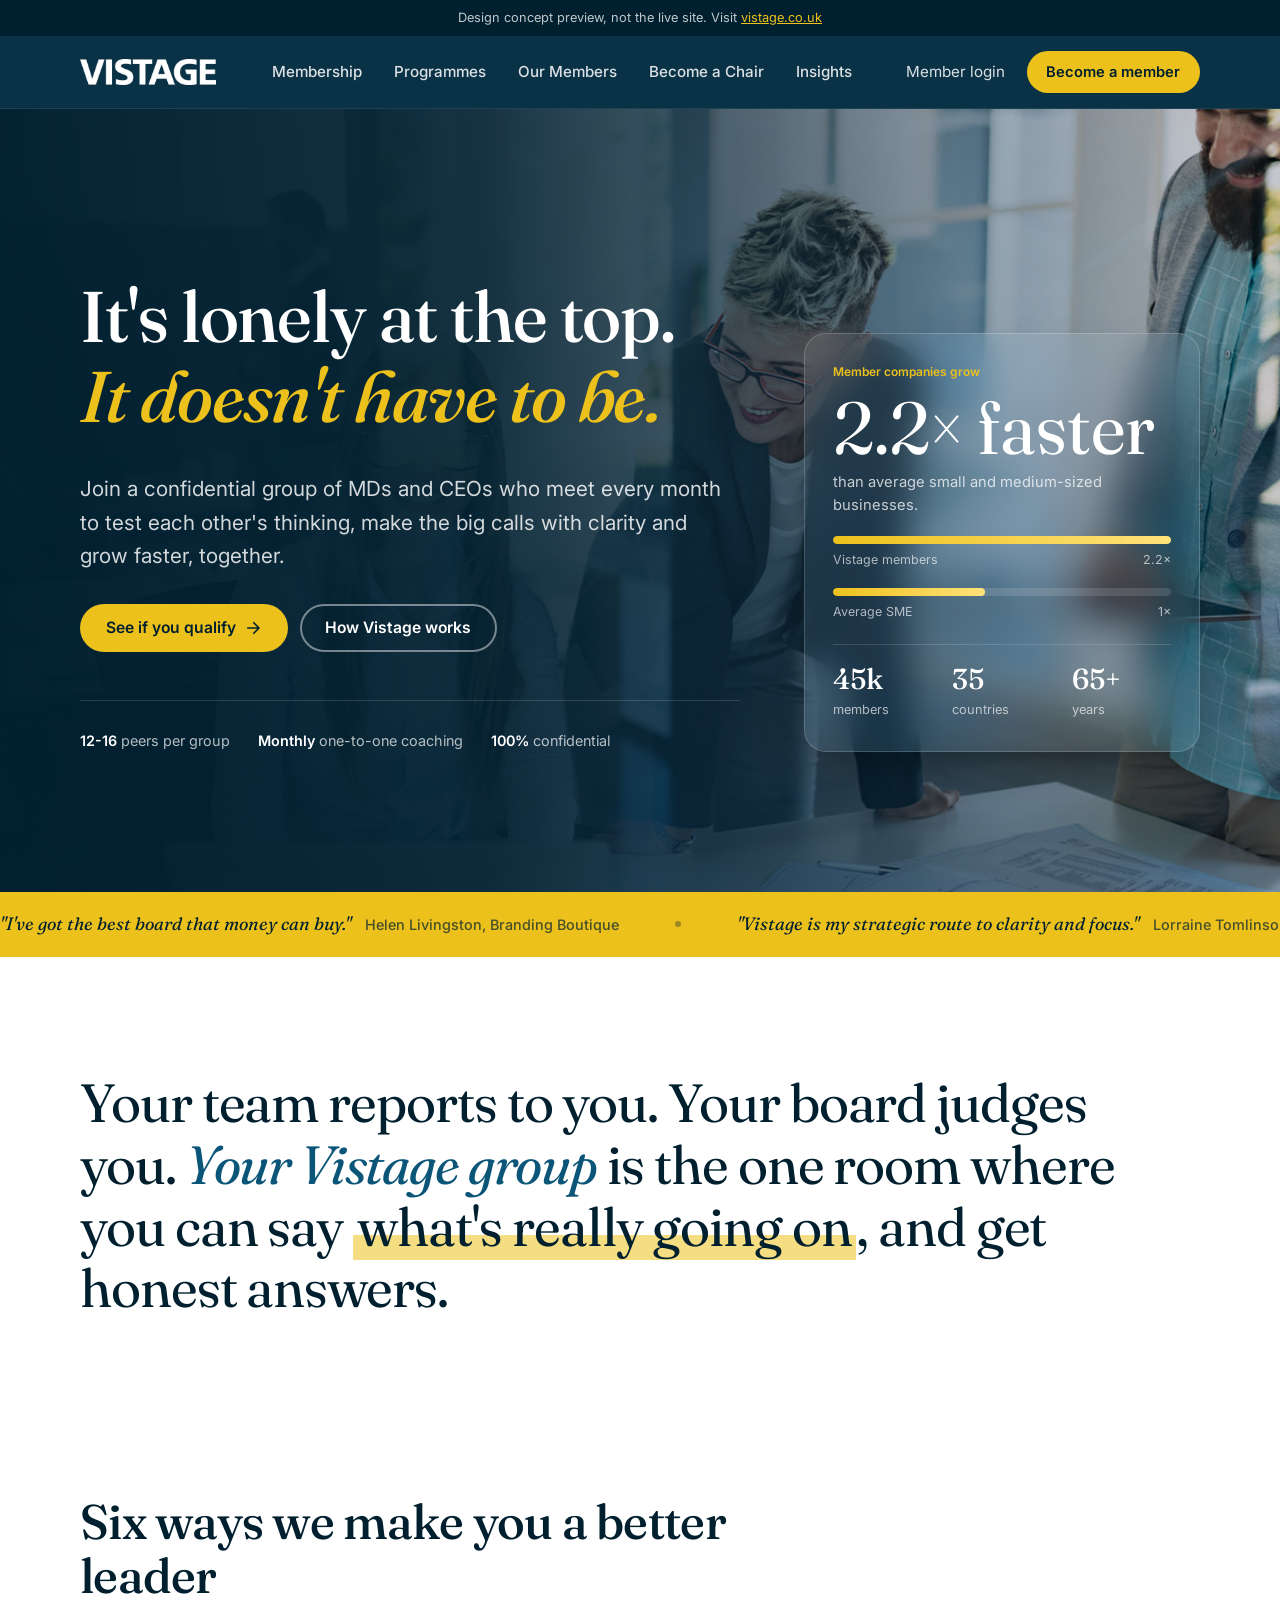
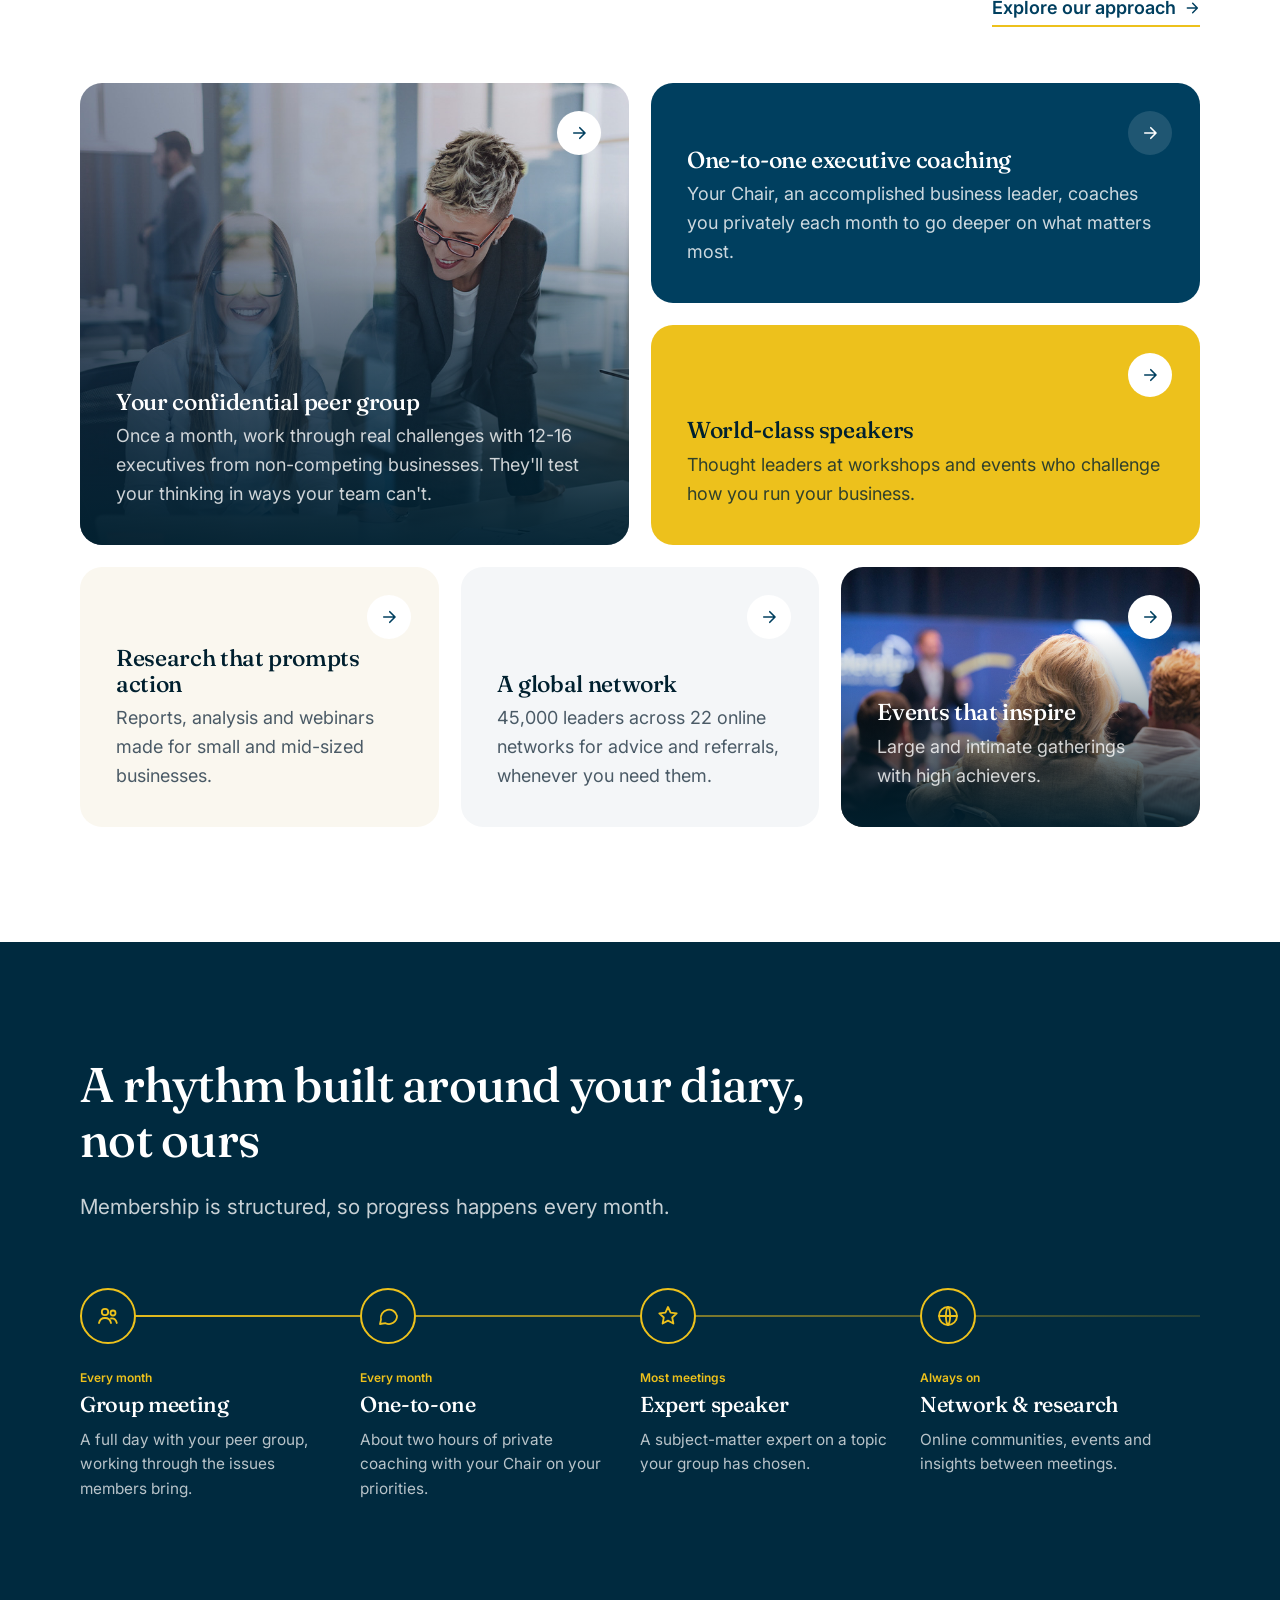
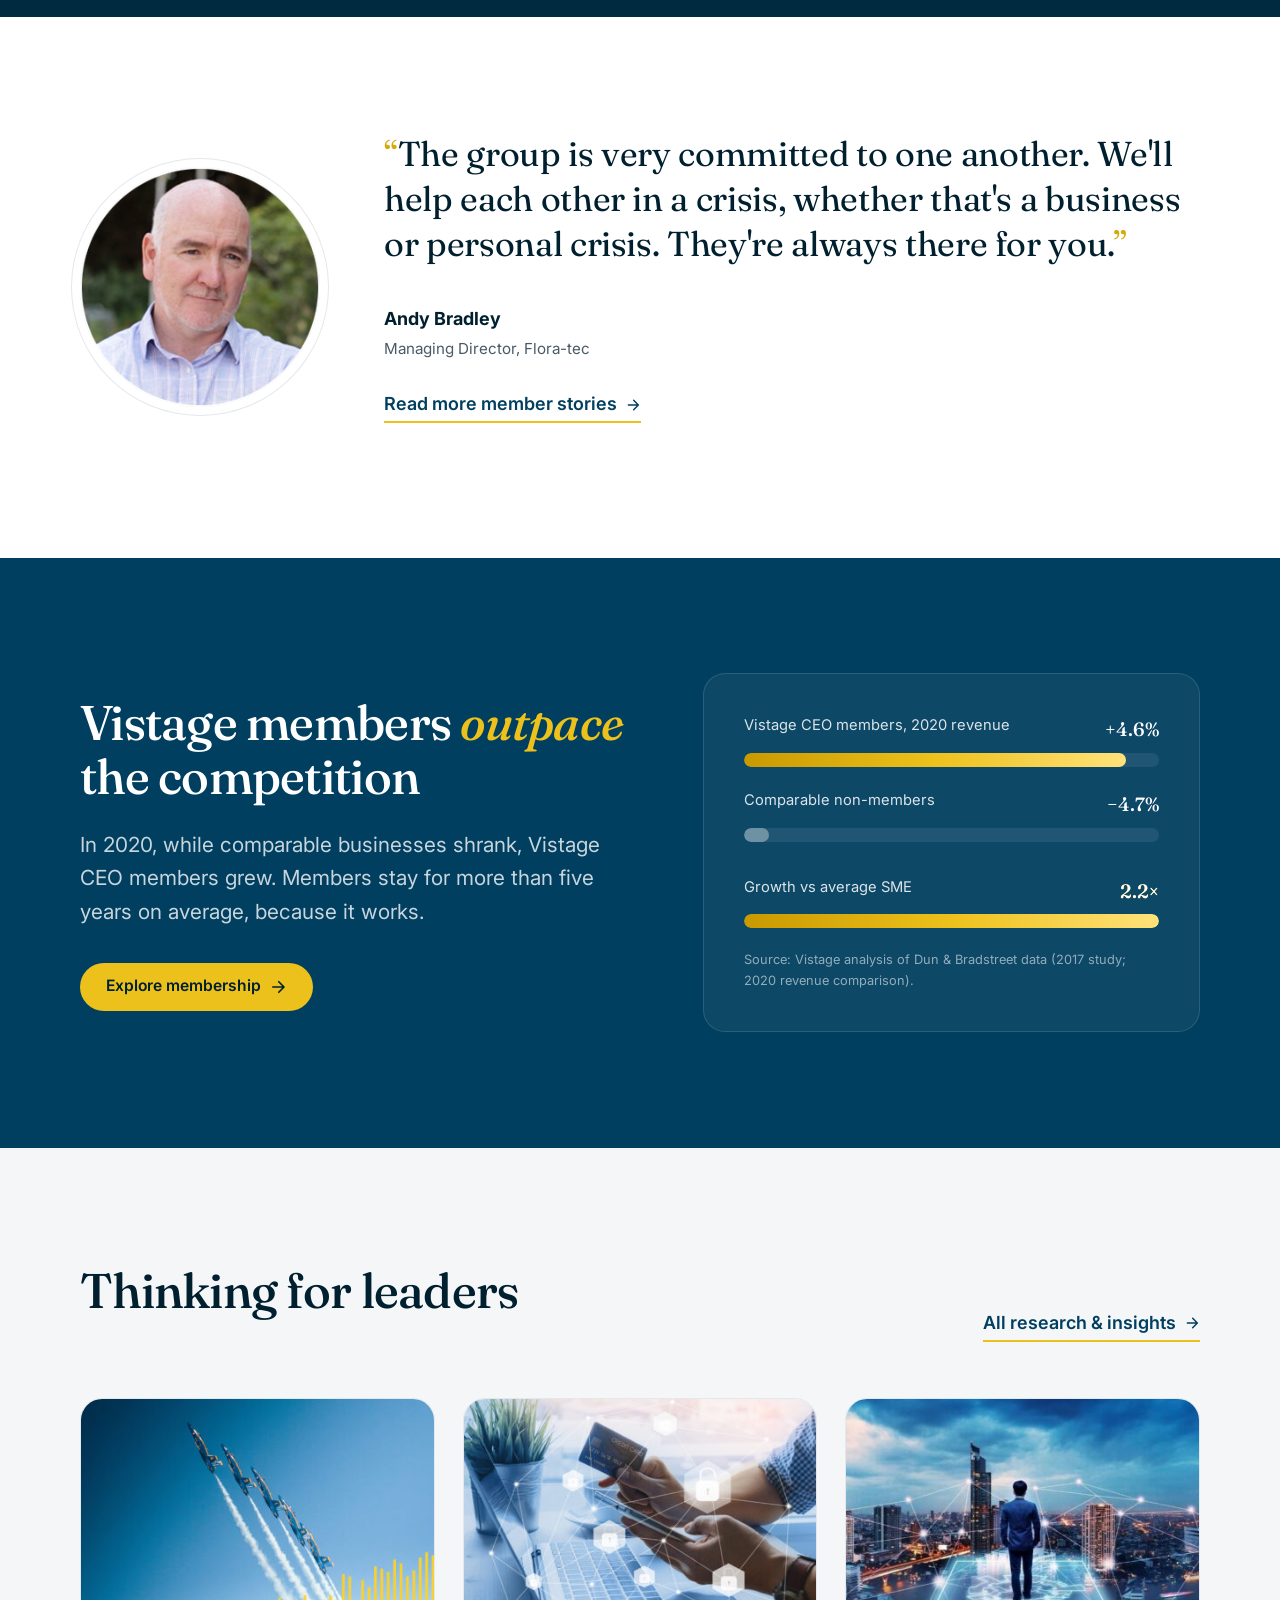
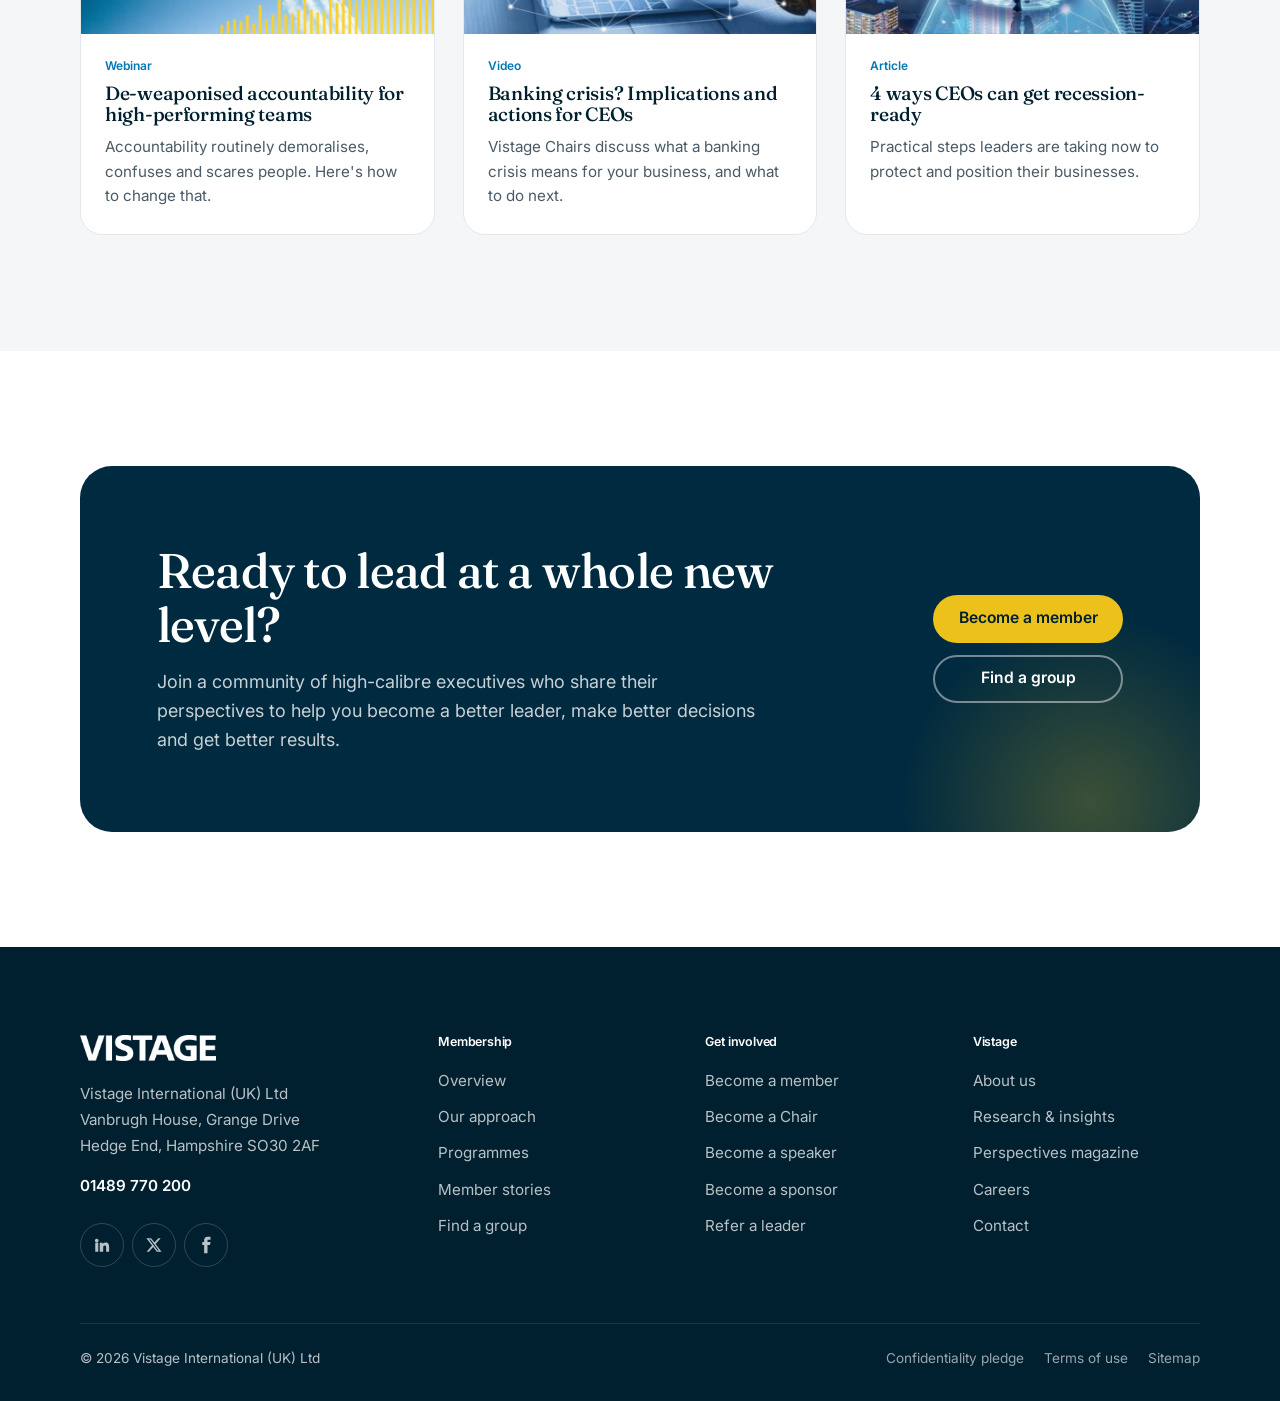
==== index.html @ 9b1d22ca "Vistage UK website refresh concept Responsive static redesign of vistage.co.uk keeping the current b" ====
<!doctype html>
<html lang="en-GB" class="no-js">
<head>
<meta charset="utf-8">
<meta name="viewport" content="width=device-width, initial-scale=1, viewport-fit=cover">
<!-- Design concept preview: keep out of search engines so it never competes with vistage.co.uk -->
<meta name="robots" content="noindex, nofollow, noarchive, nosnippet, noimageindex">
<meta name="googlebot" content="noindex, nofollow, noarchive, nosnippet, noimageindex">
<meta name="bingbot" content="noindex, nofollow, noarchive, nosnippet">
<title>Vistage UK | CEO Coaching & Peer Advisory Groups</title>
<meta name="description" content="Vistage is the world's largest CEO coaching and peer advisory organisation. Join confidential groups of MDs and CEOs who help each other make better decisions.">
<meta name="theme-color" content="#002a3f">
<link rel="icon" href="assets/img/icon.png" type="image/png">
<link rel="apple-touch-icon" href="assets/img/icon.png">
<link rel="preconnect" href="https://fonts.googleapis.com">
<link rel="preconnect" href="https://fonts.gstatic.com" crossorigin>
<link rel="stylesheet" href="https://fonts.googleapis.com/css2?family=Fraunces:ital,opsz,wght@0,9..144,400;0,9..144,500;1,9..144,400;1,9..144,500&family=Inter:wght@400;500;600&display=swap">
<link rel="stylesheet" href="assets/styles.css?v=740a5122">
<script defer src="assets/main.js?v=740a5122"></script>
</head>
<body>
<a class="skip" href="#main">Skip to content</a>
<div class="concept-bar">Design concept preview, not the live site. Visit <a href="https://vistage.co.uk/">vistage.co.uk</a></div>
<header class="site-header">
  <div class="wrap nav">
    <a class="brand" href="./" aria-label="Vistage home"><img src="assets/img/logo-white.png" alt="Vistage" width="136" height="26"></a>
    <button class="menu-toggle" aria-label="Open menu" aria-expanded="false" aria-controls="nav-panel"><span></span><span></span><span></span></button>
    <div class="nav-panel" id="nav-panel">
      <ul class="nav-links">
        <li><a href="membership.html">Membership</a></li>
        <li><a href="programmes.html">Programmes</a></li>
        <li><a href="members.html">Our Members</a></li>
        <li><a href="chair.html">Become a Chair</a></li>
        <li><a href="https://vistage.co.uk/research-centre">Insights</a></li>
      </ul>
      <div class="nav-cta">
        <a class="login" href="https://myvistage.com">Member login</a>
        <a class="btn btn-gold" href="https://vistage.co.uk/membership/member-application/">Become a member</a>
      </div>
    </div>
  </div>
</header>
<main id="main">
<section class="hero">
  <div class="hero-media"><img src="assets/img/hero.jpg" alt="" width="1440" height="737" fetchpriority="high"></div>
  <div class="wrap hero-grid">
    <div class="hero-inner">
      <h1 class="hero-in d1"><span class="line">It's lonely at the top.</span><span class="line"><em>It doesn't have to be.</em></span></h1>
      <p class="lead hero-in d2">Join a confidential group of MDs and CEOs who meet every month to test each other's thinking, make the big calls with clarity and grow faster, together.</p>
      <div class="hero-actions hero-in d3">
        <a class="btn btn-gold" href="https://vistage.co.uk/membership/member-application/">See if you qualify <svg viewBox="0 0 24 24" fill="none" stroke="currentColor" stroke-width="2.2" stroke-linecap="round" stroke-linejoin="round"><path d="M5 12h14M13 5l7 7-7 7"/></svg></a>
        <a class="btn btn-ghost" href="membership.html#approach">How Vistage works</a>
      </div>
      <div class="hero-proof hero-in d4">
        <span><strong>12-16</strong> peers per group</span>
        <span><strong>Monthly</strong> one-to-one coaching</span>
        <span><strong>100%</strong> confidential</span>
      </div>
    </div>
    <aside class="hero-card" aria-label="Vistage at a glance">
      <div class="k">Member companies grow</div>
      <div class="big">2.2&times; faster</div>
      <p>than average small and medium-sized businesses.</p>
      <div class="bar"><i style="width:100%"></i></div>
      <div class="legend"><span>Vistage members</span><span>2.2&times;</span></div>
      <div class="bar"><i style="width:45%"></i></div>
      <div class="legend"><span>Average SME</span><span>1&times;</span></div>
      <hr>
      <div class="row">
        <div><strong>45k</strong><span>members</span></div>
        <div><strong>35</strong><span>countries</span></div>
        <div><strong>65+</strong><span>years</span></div>
      </div>
    </aside>
  </div>
</section>

<div class="ticker" aria-label="What members say">
  <div class="ticker-track">
    <span class="ticker-item">"I've got the best board that money can buy." <b>Helen Livingston, Branding Boutique</b></span>
    <span class="ticker-item">"Vistage is my strategic route to clarity and focus." <b>Lorraine Tomlinson, John Laing Training</b></span>
    <span class="ticker-item">"The non-exec director in my business." <b>Derek Stewart, Strategic Asset Managers</b></span>
    <span class="ticker-item">"My group has become friends and trusted confidants." <b>Ashley Hayward, Kinnarps UK</b></span>
    <span class="ticker-item">"I now see myself as a leader." <b>Tom Higgins, Gold-i</b></span>
    <span class="ticker-item" aria-hidden="true">"I've got the best board that money can buy." <b>Helen Livingston, Branding Boutique</b></span>
    <span class="ticker-item" aria-hidden="true">"Vistage is my strategic route to clarity and focus." <b>Lorraine Tomlinson, John Laing Training</b></span>
    <span class="ticker-item" aria-hidden="true">"The non-exec director in my business." <b>Derek Stewart, Strategic Asset Managers</b></span>
    <span class="ticker-item" aria-hidden="true">"My group has become friends and trusted confidants." <b>Ashley Hayward, Kinnarps UK</b></span>
    <span class="ticker-item" aria-hidden="true">"I now see myself as a leader." <b>Tom Higgins, Gold-i</b></span>
  </div>
</div>

<section class="section">
  <div class="wrap">
    <p class="statement reveal">Your team reports to you. Your board judges you. <em>Your Vistage group</em> is the one room where you can say <span class="hl">what's really going on</span>, and get honest answers.</p>
  </div>
</section>

<section class="section" style="padding-top:0">
  <div class="wrap">
    <div class="split-head">
      <div class="section-head reveal">
        <h2>Six ways we make you a better leader</h2>
      </div>
      <a class="link-arrow reveal" href="membership.html#approach">Explore our approach <svg viewBox="0 0 24 24" fill="none" stroke="currentColor" stroke-width="2.2" stroke-linecap="round" stroke-linejoin="round"><path d="M5 12h14M13 5l7 7-7 7"/></svg></a>
    </div>
    <div class="bento">
      <a class="tile tile-photo span-3 row-2 reveal" href="membership.html#approach">
        <img src="assets/img/hero.jpg" alt="" loading="lazy">
        <span class="go"><svg viewBox="0 0 24 24" fill="none" stroke="currentColor" stroke-width="2.2" stroke-linecap="round" stroke-linejoin="round"><path d="M5 12h14M13 5l7 7-7 7"/></svg></span>
        <h3>Your confidential peer group</h3>
        <p>Once a month, work through real challenges with 12-16 executives from non-competing businesses. They'll test your thinking in ways your team can't.</p>
      </a>
      <a class="tile tile-navy span-3 reveal" href="membership.html#approach">
        <span class="go"><svg viewBox="0 0 24 24" fill="none" stroke="currentColor" stroke-width="2.2" stroke-linecap="round" stroke-linejoin="round"><path d="M5 12h14M13 5l7 7-7 7"/></svg></span>
        <h3>One-to-one executive coaching</h3>
        <p>Your Chair, an accomplished business leader, coaches you privately each month to go deeper on what matters most.</p>
      </a>
      <a class="tile tile-gold span-3 reveal" href="https://vistage.co.uk/membership/vistage-speakers/">
        <span class="go"><svg viewBox="0 0 24 24" fill="none" stroke="currentColor" stroke-width="2.2" stroke-linecap="round" stroke-linejoin="round"><path d="M5 12h14M13 5l7 7-7 7"/></svg></span>
        <h3>World-class speakers</h3>
        <p>Thought leaders at workshops and events who challenge how you run your business.</p>
      </a>
      <a class="tile tile-cream span-2 reveal" href="https://vistage.co.uk/research-centre">
        <span class="go"><svg viewBox="0 0 24 24" fill="none" stroke="currentColor" stroke-width="2.2" stroke-linecap="round" stroke-linejoin="round"><path d="M5 12h14M13 5l7 7-7 7"/></svg></span>
        <h3>Research that prompts action</h3>
        <p>Reports, analysis and webinars made for small and mid-sized businesses.</p>
      </a>
      <a class="tile span-2 reveal" href="membership.html#approach">
        <span class="go"><svg viewBox="0 0 24 24" fill="none" stroke="currentColor" stroke-width="2.2" stroke-linecap="round" stroke-linejoin="round"><path d="M5 12h14M13 5l7 7-7 7"/></svg></span>
        <h3>A global network</h3>
        <p>45,000 leaders across 22 online networks for advice and referrals, whenever you need them.</p>
      </a>
      <a class="tile tile-photo span-2 reveal" href="https://vistage.co.uk/membership/research-and-insights/" style="min-height:260px">
        <img src="assets/img/event.jpg" alt="" loading="lazy">
        <span class="go"><svg viewBox="0 0 24 24" fill="none" stroke="currentColor" stroke-width="2.2" stroke-linecap="round" stroke-linejoin="round"><path d="M5 12h14M13 5l7 7-7 7"/></svg></span>
        <h3>Events that inspire</h3>
        <p>Large and intimate gatherings with high achievers.</p>
      </a>
    </div>
  </div>
</section>

<section class="section section-navy" style="background:var(--navy-800)">
  <div class="wrap">
    <div class="section-head reveal">
      <h2>A rhythm built around your diary, not ours</h2>
      <p class="lead">Membership is structured, so progress happens every month.</p>
    </div>
    <div class="rhythm">
      <div class="beat reveal">
        <div class="dot"><svg viewBox="0 0 24 24" fill="none" stroke="currentColor" stroke-width="1.8" stroke-linecap="round" stroke-linejoin="round"><circle cx="9" cy="8" r="3.2"/><circle cx="17" cy="9" r="2.5"/><path d="M3 19c.6-3 3-5 6-5s5.4 2 6 5M15 14.5c2.6-.3 5 1.2 5.8 4.5"/></svg></div>
        <div><div class="when">Every month</div><h3>Group meeting</h3><p>A full day with your peer group, working through the issues members bring.</p></div>
      </div>
      <div class="beat reveal">
        <div class="dot"><svg viewBox="0 0 24 24" fill="none" stroke="currentColor" stroke-width="1.8" stroke-linecap="round" stroke-linejoin="round"><path d="M21 12a8 8 0 0 1-11.5 7.2L4 20l1-4.4A8 8 0 1 1 21 12z"/></svg></div>
        <div><div class="when">Every month</div><h3>One-to-one</h3><p>About two hours of private coaching with your Chair on your priorities.</p></div>
      </div>
      <div class="beat reveal">
        <div class="dot"><svg viewBox="0 0 24 24" fill="none" stroke="currentColor" stroke-width="1.8" stroke-linecap="round" stroke-linejoin="round"><path d="M12 3l2.6 5.6 6.1.7-4.5 4.2 1.2 6L12 16.6 6.6 19.5l1.2-6L3.3 9.3l6.1-.7z"/></svg></div>
        <div><div class="when">Most meetings</div><h3>Expert speaker</h3><p>A subject-matter expert on a topic your group has chosen.</p></div>
      </div>
      <div class="beat reveal">
        <div class="dot"><svg viewBox="0 0 24 24" fill="none" stroke="currentColor" stroke-width="1.8" stroke-linecap="round" stroke-linejoin="round"><circle cx="12" cy="12" r="9"/><path d="M3 12h18M12 3c2.8 3 2.8 15 0 18M12 3c-2.8 3-2.8 15 0 18"/></svg></div>
        <div><div class="when">Always on</div><h3>Network &amp; research</h3><p>Online communities, events and insights between meetings.</p></div>
      </div>
    </div>
  </div>
</section>

<section class="section">
  <div class="wrap quote-block reveal">
    <div class="portrait"><img src="assets/img/Andy-Bradley.png" alt="Andy Bradley" width="269" height="269" loading="lazy"></div>
    <div>
      <blockquote>
        <p>The group is very committed to one another. We'll help each other in a crisis, whether that's a business or personal crisis. They're always there for you.</p>
        <cite><strong>Andy Bradley</strong><span>Managing Director, Flora-tec</span></cite>
      </blockquote>
      <p style="margin-top:28px"><a class="link-arrow" href="members.html">Read more member stories <svg viewBox="0 0 24 24" fill="none" stroke="currentColor" stroke-width="2.2" stroke-linecap="round" stroke-linejoin="round"><path d="M5 12h14M13 5l7 7-7 7"/></svg></a></p>
    </div>
  </div>
</section>

<section class="section section-navy">
  <div class="wrap proof">
    <div class="reveal">
      <h2>Vistage members <em style="font-style:italic;color:var(--gold)">outpace</em> the competition</h2>
      <p class="lead">In 2020, while comparable businesses shrank, Vistage CEO members grew. Members stay for more than five years on average, because it works.</p>
      <a class="btn btn-gold" href="membership.html" style="margin-top:12px">Explore membership <svg viewBox="0 0 24 24" fill="none" stroke="currentColor" stroke-width="2.2" stroke-linecap="round" stroke-linejoin="round"><path d="M5 12h14M13 5l7 7-7 7"/></svg></a>
    </div>
    <div class="proof-chart reveal">
      <div class="row">
        <div class="lbl"><span>Vistage CEO members, 2020 revenue</span><strong>+4.6%</strong></div>
        <div class="track"><div class="fill gold" style="--w:92%"></div></div>
      </div>
      <div class="row">
        <div class="lbl"><span>Comparable non-members</span><strong>−4.7%</strong></div>
        <div class="track"><div class="fill grey" style="--w:6%"></div></div>
      </div>
      <div class="row" style="margin-top:34px">
        <div class="lbl"><span>Growth vs average SME</span><strong class="glow-num">2.2&times;</strong></div>
        <div class="track"><div class="fill gold" style="--w:100%"></div></div>
      </div>
      <small>Source: Vistage analysis of Dun &amp; Bradstreet data (2017 study; 2020 revenue comparison).</small>
    </div>
  </div>
</section>

<section class="section section-mist">
  <div class="wrap">
    <div class="split-head">
      <div class="section-head reveal">
        <h2>Thinking for leaders</h2>
      </div>
      <a class="link-arrow reveal" href="https://vistage.co.uk/research-centre">All research &amp; insights <svg viewBox="0 0 24 24" fill="none" stroke="currentColor" stroke-width="2.2" stroke-linecap="round" stroke-linejoin="round"><path d="M5 12h14M13 5l7 7-7 7"/></svg></a>
    </div>
    <div class="grid grid-3">
      <a class="insight reveal" href="https://vistage.co.uk/research-centre/business-leadership/strategic-communications/20230605-de-weaponized-accountability-high-performing-teams/">
        <div class="insight-img"><img src="assets/img/insight-1.jpg" alt="" loading="lazy" width="400" height="268"></div>
        <div class="insight-body"><span class="tag">Webinar</span><h3>De-weaponised accountability for high-performing teams</h3><p>Accountability routinely demoralises, confuses and scares people. Here's how to change that.</p></div>
      </a>
      <a class="insight reveal" href="https://vistage.co.uk/research-centre/category/business-financials/">
        <div class="insight-img"><img src="assets/img/insight-2.jpg" alt="" loading="lazy" width="400" height="268"></div>
        <div class="insight-body"><span class="tag">Video</span><h3>Banking crisis? Implications and actions for CEOs</h3><p>Vistage Chairs discuss what a banking crisis means for your business, and what to do next.</p></div>
      </a>
      <a class="insight reveal" href="https://vistage.co.uk/research-centre/business-financials/20230321-how-to-survive-a-recession/">
        <div class="insight-img"><img src="assets/img/insight-3.jpg" alt="" loading="lazy" width="400" height="268"></div>
        <div class="insight-body"><span class="tag">Article</span><h3>4 ways CEOs can get recession-ready</h3><p>Practical steps leaders are taking now to protect and position their businesses.</p></div>
      </a>
    </div>
  </div>
</section>

<section class="section">
  <div class="wrap">
    <div class="cta-band reveal">
      <div>
        <h2>Ready to lead at a whole new level?</h2>
        <p>Join a community of high-calibre executives who share their perspectives to help you become a better leader, make better decisions and get better results.</p>
      </div>
      <div class="actions">
        <a class="btn btn-gold" href="https://vistage.co.uk/membership/member-application/">Become a member</a>
        <a class="btn btn-ghost" href="https://vistage.co.uk/membership/vistage-group-locations/">Find a group</a>
      </div>
    </div>
  </div>
</section>

</main>
<footer class="site-footer">
  <div class="wrap">
    <div class="footer-grid">
      <div class="footer-brand">
        <img src="assets/img/logo-white.png" alt="Vistage" width="136" height="26" loading="lazy">
        <address>Vistage International (UK) Ltd<br>Vanbrugh House, Grange Drive<br>Hedge End, Hampshire SO30 2AF</address>
        <a class="phone" href="tel:+441489770200">01489 770 200</a>
        <div class="social">
          <a href="https://www.linkedin.com/company/vistage-uk" aria-label="LinkedIn"><svg viewBox="0 0 24 24"><path d="M4.98 3.5a2.5 2.5 0 1 1 0 5 2.5 2.5 0 0 1 0-5zM3 9h4v12H3zM9 9h3.8v1.7h.1c.5-1 1.8-2 3.8-2 4 0 4.8 2.7 4.8 6.1V21h-4v-5.4c0-1.3 0-3-1.8-3s-2.1 1.4-2.1 2.9V21H9z"/></svg></a>
          <a href="https://twitter.com/vistageuk" aria-label="X"><svg viewBox="0 0 24 24"><path d="M17.8 3h3.1l-6.8 7.7L22 21h-6.2l-4.9-6.4L5.3 21H2.2l7.2-8.3L1.8 3h6.4l4.4 5.8zm-1.1 16.2h1.7L7.4 4.7H5.6z"/></svg></a>
          <a href="https://www.facebook.com/Vistageuk" aria-label="Facebook"><svg viewBox="0 0 24 24"><path d="M14 8V6c0-.9.6-1 1-1h3V1h-4c-3.5 0-4.5 2.6-4.5 4.5V8H7v4h2.5v11H14V12h3.4l.6-4z"/></svg></a>
        </div>
      </div>
      <div>
        <h4>Membership</h4>
        <ul>
          <li><a href="membership.html">Overview</a></li>
          <li><a href="membership.html#approach">Our approach</a></li>
          <li><a href="programmes.html">Programmes</a></li>
          <li><a href="members.html">Member stories</a></li>
          <li><a href="https://vistage.co.uk/membership/vistage-group-locations/">Find a group</a></li>
        </ul>
      </div>
      <div>
        <h4>Get involved</h4>
        <ul>
          <li><a href="https://vistage.co.uk/membership/member-application/">Become a member</a></li>
          <li><a href="chair.html">Become a Chair</a></li>
          <li><a href="https://vistage.co.uk/membership/vistage-speakers/">Become a speaker</a></li>
          <li><a href="https://pages.vistage.co.uk/sponsorship">Become a sponsor</a></li>
          <li><a href="https://vistage.co.uk/refer-and-nominate/">Refer a leader</a></li>
        </ul>
      </div>
      <div>
        <h4>Vistage</h4>
        <ul>
          <li><a href="https://vistage.co.uk/about-vistage/">About us</a></li>
          <li><a href="https://vistage.co.uk/research-centre">Research &amp; insights</a></li>
          <li><a href="https://vistage.co.uk/membership/research-and-insights/perspectives-magazine/">Perspectives magazine</a></li>
          <li><a href="https://vistage.co.uk/about-vistage/vistage-careers/">Careers</a></li>
          <li><a href="https://vistage.co.uk/about-vistage/contact-us/">Contact</a></li>
        </ul>
      </div>
    </div>
    <div class="footer-bottom">
      <span>&copy; <span id="year">2026</span> Vistage International (UK) Ltd</span>
      <ul>
        <li><a href="https://vistage.co.uk/about-vistage/confidentiality-pledge/">Confidentiality pledge</a></li>
        <li><a href="https://vistage.co.uk/about-vistage/terms-of-use/">Terms of use</a></li>
        <li><a href="https://vistage.co.uk/sitemap/">Sitemap</a></li>
      </ul>
    </div>
  </div>
</footer>
</body>
</html>
---- assets/styles.css ----
/* Vistage UK design refresh concept */
:root {
  --navy-900: #00202f;
  --navy-800: #002a3f;
  --navy: #003f5f;
  --navy-600: #0b5578;
  --blue: #0079b6;
  --gold: #edc11c;
  --gold-600: #d4a90a;
  --ink: #14212b;
  --ink-soft: #4a5a66;
  --line: #e3e8ec;
  --paper: #ffffff;
  --mist: #f4f6f8;
  --cream: #faf7ef;

  --serif: "Fraunces", Georgia, "Times New Roman", serif;
  --sans: "Inter", system-ui, -apple-system, "Segoe UI", Roboto, sans-serif;

  --radius: 14px;
  --radius-lg: 22px;
  --shadow: 0 1px 2px rgba(0, 32, 47, .06), 0 8px 28px rgba(0, 32, 47, .08);
  --wrap: 1200px;
  --gutter: clamp(16px, 4vw, 40px);
  --section: clamp(64px, 9vw, 128px);
}

*, *::before, *::after { box-sizing: border-box; }
html { -webkit-text-size-adjust: 100%; scroll-behavior: smooth; overflow-x: clip; }
@media (prefers-reduced-motion: reduce) { html { scroll-behavior: auto; } *, *::before, *::after { animation: none !important; transition: none !important; } .hero-in, .hero-card { opacity: 1 !important; transform: none !important; } }
body {
  margin: 0;
  font-family: var(--sans);
  font-size: clamp(16px, 1.05vw + 12px, 18px);
  line-height: 1.6;
  color: var(--ink);
  background: var(--paper);
  -webkit-font-smoothing: antialiased;
  text-rendering: optimizeLegibility;
  overflow-x: hidden;
}
img { max-width: 100%; height: auto; display: block; }
a { color: inherit; }
h1, h2, h3, h4 { font-family: var(--serif); font-weight: 500; line-height: 1.12; letter-spacing: -.015em; margin: 0 0 .5em; color: var(--navy-900); }
h1 { font-size: clamp(2.4rem, 5.6vw, 4.6rem); }
h2 { font-size: clamp(1.9rem, 3.8vw, 3.1rem); }
h3 { font-size: clamp(1.25rem, 1.8vw, 1.55rem); }
p { margin: 0 0 1.1em; }
.wrap { width: 100%; max-width: var(--wrap); margin: 0 auto; padding: 0 var(--gutter); }
.skip { position: absolute; left: -999px; top: 8px; background: var(--gold); color: var(--navy-900); padding: 10px 16px; border-radius: 8px; z-index: 100; font-weight: 600; }
.skip:focus { left: 8px; }
:focus-visible { outline: 3px solid var(--gold); outline-offset: 3px; border-radius: 4px; }

.eyebrow { display: inline-flex; align-items: center; gap: .6em; font-family: var(--sans); font-size: .78rem; font-weight: 600; color: var(--blue); margin-bottom: 1.1rem; }
.eyebrow::before { content: ""; width: 28px; height: 2px; background: var(--gold); }
.lead { font-size: clamp(1.08rem, 1.3vw + .6rem, 1.3rem); color: var(--ink-soft); max-width: 40em; }
.muted { color: var(--ink-soft); }

/* Buttons */
.btn { display: inline-flex; align-items: center; justify-content: center; gap: .55em; min-height: 48px; padding: .8em 1.5em; border-radius: 999px; font: 600 .98rem/1.2 var(--sans); text-decoration: none; border: 2px solid transparent; cursor: pointer; transition: transform .18s ease, background-color .18s ease, color .18s ease, border-color .18s ease; white-space: nowrap; }
.btn:hover { transform: translateY(-1px); }
.btn svg { width: 18px; height: 18px; transition: transform .18s ease; }
.btn:hover svg { transform: translateX(3px); }
.btn-gold { background: var(--gold); color: var(--navy-900); }
.btn-gold:hover { background: #f5cf38; }
.btn-navy { background: var(--navy); color: #fff; }
.btn-navy:hover { background: var(--navy-600); }
.btn-ghost { border-color: rgba(255,255,255,.45); color: #fff; }
.btn-ghost:hover { border-color: #fff; background: rgba(255,255,255,.08); }
.btn-outline { border-color: var(--navy); color: var(--navy); }
.btn-outline:hover { background: var(--navy); color: #fff; }
.link-arrow { display: inline-flex; align-items: center; gap: .45em; font-weight: 600; color: var(--navy); text-decoration: none; border-bottom: 2px solid var(--gold); padding-bottom: 2px; }
.link-arrow:hover { color: var(--blue); }
.link-arrow svg { width: 16px; height: 16px; transition: transform .18s; }
.link-arrow:hover svg { transform: translateX(3px); }

/* Concept notice */
.concept-bar { background: var(--navy-900); color: rgba(255,255,255,.75); font-size: .8rem; text-align: center; padding: 8px var(--gutter); }
.concept-bar a { color: var(--gold); }

/* Header */
.site-header { position: sticky; top: 0; z-index: 50; background: rgba(0, 42, 63, .96); backdrop-filter: saturate(140%) blur(10px); -webkit-backdrop-filter: saturate(140%) blur(10px); border-bottom: 1px solid rgba(255,255,255,.08); }
.nav { display: flex; align-items: center; justify-content: space-between; gap: 24px; height: 72px; }
.brand img { height: 26px; width: auto; }
.nav-links { display: flex; align-items: center; gap: 4px; list-style: none; margin: 0; padding: 0; }
.nav-links a { display: block; padding: 10px 14px; color: rgba(255,255,255,.85); text-decoration: none; font-size: .95rem; font-weight: 500; border-radius: 8px; }
.nav-links a:hover, .nav-links a[aria-current="page"] { color: #fff; background: rgba(255,255,255,.08); }
.nav-links a[aria-current="page"] { box-shadow: inset 0 -2px 0 var(--gold); border-radius: 8px 8px 0 0; }
.nav-cta { display: flex; align-items: center; gap: 10px; }
.nav-cta .login { color: rgba(255,255,255,.85); text-decoration: none; font-size: .95rem; padding: 10px 12px; }
.nav-cta .login:hover { color: #fff; }
.nav-cta .btn { min-height: 42px; padding: .6em 1.2em; font-size: .92rem; }
.menu-toggle { display: none; background: none; border: 0; color: #fff; width: 48px; height: 48px; margin-right: -10px; cursor: pointer; border-radius: 10px; }
.menu-toggle span { display: block; width: 22px; height: 2px; background: currentColor; margin: 5px auto; transition: transform .25s, opacity .25s; }
.menu-open .menu-toggle span:nth-child(1) { transform: translateY(7px) rotate(45deg); }
.menu-open .menu-toggle span:nth-child(2) { opacity: 0; }
.menu-open .menu-toggle span:nth-child(3) { transform: translateY(-7px) rotate(-45deg); }

@media (max-width: 980px) {
  .menu-toggle { display: block; }
  .site-header { backdrop-filter: none; -webkit-backdrop-filter: none; background: var(--navy-800); }
  .nav-panel { position: fixed; top: var(--panel-top, 72px); left: 0; right: 0; bottom: 0; background: var(--navy-800); padding: 24px var(--gutter) calc(32px + env(safe-area-inset-bottom)); display: flex; flex-direction: column; gap: 24px; overflow-y: auto; opacity: 0; transform: translateY(-12px); visibility: hidden; pointer-events: none; transition: opacity .25s ease, transform .25s ease, visibility .25s; }
  .menu-open .nav-panel { opacity: 1; transform: none; visibility: visible; pointer-events: auto; }
  .nav-links { flex-direction: column; align-items: stretch; gap: 0; }
  .nav-links a { font-family: var(--serif); font-size: 1.6rem; padding: 16px 0; border-bottom: 1px solid rgba(255,255,255,.1); border-radius: 0; }
  .nav-links a[aria-current="page"] { box-shadow: none; background: none; color: var(--gold); }
  .nav-cta { flex-direction: column; align-items: stretch; }
  .nav-cta .btn { min-height: 52px; font-size: 1rem; }
  .nav-cta .login { text-align: center; }
  body.menu-open { overflow: hidden; }
}
@media (min-width: 981px) { .nav-panel { display: flex; align-items: center; gap: 28px; } }

/* Hero */
.hero { position: relative; color: #fff; background: var(--navy-800); isolation: isolate; overflow: hidden; }
.hero-media { position: absolute; inset: 0; z-index: -2; }
.hero-media img { width: 100%; height: 100%; object-fit: cover; object-position: 65% center; }
.hero::before { content: ""; position: absolute; inset: 0; z-index: -1; background: linear-gradient(90deg, rgba(0,32,47,.96) 0%, rgba(0,32,47,.85) 38%, rgba(0,42,63,.35) 75%, rgba(0,42,63,.15) 100%); }
.hero-inner { padding: clamp(80px, 13vw, 170px) 0 clamp(72px, 11vw, 140px); max-width: 700px; }
.hero h1 { color: #fff; }
.hero h1 em { font-style: italic; color: var(--gold); }
.hero .lead { color: rgba(255,255,255,.82); }
.hero-actions { display: flex; flex-wrap: wrap; gap: 12px; margin-top: 2rem; }
.hero-proof { display: flex; flex-wrap: wrap; gap: 10px 28px; margin-top: 3rem; padding-top: 1.75rem; border-top: 1px solid rgba(255,255,255,.15); font-size: .9rem; color: rgba(255,255,255,.7); }
.hero-proof strong { color: #fff; font-weight: 600; }
@media (max-width: 720px) {
  .hero::before { background: linear-gradient(180deg, rgba(0,32,47,.7) 0%, rgba(0,32,47,.9) 55%, rgba(0,32,47,.97) 100%); }
  .hero-actions .btn { flex: 1 1 100%; }
}

.page-hero { background: var(--navy-800); color: #fff; position: relative; overflow: hidden; }
.page-hero::after { content: ""; position: absolute; right: -120px; top: -120px; width: 420px; height: 420px; border-radius: 50%; border: 60px solid rgba(237,193,28,.08); pointer-events: none; }
.page-hero .wrap { padding-top: clamp(64px, 9vw, 120px); padding-bottom: clamp(56px, 8vw, 100px); position: relative; z-index: 1; }
.page-hero h1 { color: #fff; max-width: 14em; }
.page-hero h1 em { font-style: italic; color: var(--gold); }
.page-hero .lead { color: rgba(255,255,255,.8); }
.page-hero .eyebrow { color: var(--gold); }
.subnav { background: #fff; border-bottom: 1px solid var(--line); position: sticky; top: 72px; z-index: 40; }
.subnav ul { display: flex; gap: 4px; list-style: none; margin: 0; padding: 0; overflow-x: auto; scrollbar-width: none; -webkit-overflow-scrolling: touch; }
.subnav ul::-webkit-scrollbar { display: none; }
.subnav a { display: block; white-space: nowrap; padding: 16px 14px; font-size: .92rem; font-weight: 500; color: var(--ink-soft); text-decoration: none; border-bottom: 2px solid transparent; }
.subnav a:hover { color: var(--navy); border-color: var(--gold); }

/* Sections */
.section { padding: var(--section) 0; }
.section-mist { background: var(--mist); }
.section-cream { background: var(--cream); }
.section-navy { background: var(--navy); color: #fff; }
.section-navy h2, .section-navy h3 { color: #fff; }
.section-navy .lead, .section-navy .muted { color: rgba(255,255,255,.78); }
.section-navy .eyebrow { color: var(--gold); }
.section-head { max-width: 760px; margin-bottom: clamp(40px, 5vw, 64px); }
.section-head.center { margin-left: auto; margin-right: auto; text-align: center; }
.section-head.center .eyebrow { justify-content: center; }
.section-head .lead { margin-bottom: 0; }
.split-head { display: flex; flex-wrap: wrap; align-items: flex-end; justify-content: space-between; gap: 24px; margin-bottom: clamp(36px, 5vw, 56px); }
.split-head .section-head { margin-bottom: 0; }

.grid { display: grid; gap: clamp(16px, 2.4vw, 28px); }
.grid-2 { grid-template-columns: repeat(auto-fit, minmax(min(100%, 420px), 1fr)); }
.grid-3 { grid-template-columns: repeat(auto-fit, minmax(min(100%, 300px), 1fr)); }
.grid-4 { grid-template-columns: repeat(auto-fit, minmax(min(100%, 230px), 1fr)); }

/* Intro / manifesto */
.intro { display: grid; grid-template-columns: 1fr 1.15fr; gap: clamp(32px, 6vw, 96px); align-items: start; }
.intro h2 em { font-style: italic; color: var(--navy-600); }
.intro-list { list-style: none; padding: 0; margin: 0; display: grid; gap: 0; }
.intro-list li { display: grid; grid-template-columns: 44px 1fr; gap: 16px; padding: 22px 0; border-top: 1px solid var(--line); }
.intro-list li:last-child { border-bottom: 1px solid var(--line); }
.intro-list .n { font-family: var(--serif); font-size: 1.1rem; color: var(--gold-600); padding-top: 2px; }
.intro-list p { margin: 0; color: var(--ink-soft); }
.intro-list strong { display: block; color: var(--navy-900); font-weight: 600; margin-bottom: 2px; }
@media (max-width: 860px) { .intro { grid-template-columns: 1fr; } }

/* Cards */
.card { background: #fff; border: 1px solid var(--line); border-radius: var(--radius-lg); padding: clamp(24px, 3vw, 36px); display: flex; flex-direction: column; transition: transform .2s ease, box-shadow .2s ease, border-color .2s ease; }
.card:hover { transform: translateY(-3px); box-shadow: var(--shadow); border-color: transparent; }
.card h3 { margin-bottom: .45em; }
.card p { color: var(--ink-soft); flex: 1; }
.card .link-arrow { align-self: flex-start; margin-top: 8px; }
.card-icon { width: 52px; height: 52px; border-radius: 14px; background: var(--cream); color: var(--navy); display: grid; place-items: center; margin-bottom: 22px; }
.card-icon svg { width: 26px; height: 26px; }
a.card { text-decoration: none; color: inherit; }
.card .tag { font-size: .75rem; font-weight: 600; color: var(--blue); margin-bottom: 10px; }

/* Stats */
.stats { display: grid; grid-template-columns: repeat(4, 1fr); gap: 0; border-top: 1px solid rgba(255,255,255,.15); }
.stat { padding: 32px 24px 8px 0; }
.stat + .stat { padding-left: 24px; border-left: 1px solid rgba(255,255,255,.15); }
.stat-num { font-family: var(--serif); font-size: clamp(2.6rem, 5vw, 4.2rem); line-height: 1; color: var(--gold); letter-spacing: -.02em; font-variant-numeric: tabular-nums; }
.stat-label { margin-top: 12px; font-weight: 600; color: #fff; }
.stat-desc { margin-top: 4px; font-size: .92rem; color: rgba(255,255,255,.68); }
.section-light .stats { border-color: var(--line); }
@media (max-width: 860px) {
  .stats { grid-template-columns: 1fr 1fr; }
  .stat:nth-child(3) { padding-left: 0; border-left: 0; }
  .stat:nth-child(n+3) { border-top: 1px solid rgba(255,255,255,.15); }
}
@media (max-width: 420px) {
  .stat, .stat + .stat { padding: 24px 12px 8px 0; }
  .stat:nth-child(even) { padding-left: 16px; }
}

/* Testimonial */
.quote-block { display: grid; grid-template-columns: auto 1fr; gap: clamp(28px, 5vw, 72px); align-items: center; }
.quote-block .portrait { width: clamp(140px, 20vw, 240px); aspect-ratio: 1; border-radius: 50%; overflow: hidden; box-shadow: 0 0 0 8px #fff, 0 0 0 9px var(--line); }
.quote-block .portrait img { width: 100%; height: 100%; object-fit: cover; }
blockquote { margin: 0; }
.quote-block blockquote p { font-family: var(--serif); font-size: clamp(1.45rem, 2.7vw, 2.3rem); line-height: 1.3; color: var(--navy-900); letter-spacing: -.01em; }
.quote-block blockquote p::before { content: "\201C"; color: var(--gold-600); }
.quote-block blockquote p::after { content: "\201D"; color: var(--gold-600); }
.quote-block cite { font-style: normal; display: block; }
.quote-block cite strong { display: block; color: var(--navy-900); }
.quote-block cite span { color: var(--ink-soft); font-size: .95rem; }
@media (max-width: 720px) { .quote-block { grid-template-columns: 1fr; text-align: center; } .quote-block .portrait { margin: 0 auto; } }

.quote-card { background: #fff; border-radius: var(--radius-lg); padding: clamp(24px, 3vw, 36px); border: 1px solid var(--line); display: flex; flex-direction: column; gap: 20px; }
.quote-card p { font-family: var(--serif); font-size: 1.2rem; line-height: 1.45; color: var(--navy-900); margin: 0; flex: 1; }
.quote-card .who { display: flex; align-items: center; gap: 14px; }
.quote-card .who img { width: 52px; height: 52px; border-radius: 50%; object-fit: cover; }
.quote-card .who .initials { width: 52px; height: 52px; border-radius: 50%; background: var(--navy); color: var(--gold); display: grid; place-items: center; font-weight: 600; font-size: .95rem; flex: none; }
.quote-card .who strong { display: block; font-size: .98rem; color: var(--navy-900); }
.quote-card .who span { font-size: .88rem; color: var(--ink-soft); }

/* Insights */
.insight { display: flex; flex-direction: column; text-decoration: none; color: inherit; border-radius: var(--radius-lg); overflow: hidden; background: #fff; border: 1px solid var(--line); transition: transform .2s, box-shadow .2s; }
.insight:hover { transform: translateY(-3px); box-shadow: var(--shadow); }
.insight-img { aspect-ratio: 3 / 2; overflow: hidden; background: var(--mist); }
.insight-img img { width: 100%; height: 100%; object-fit: cover; transition: transform .5s ease; }
.insight:hover .insight-img img { transform: scale(1.04); }
.insight-body { padding: 22px 24px 26px; display: flex; flex-direction: column; flex: 1; }
.insight-body .tag { font-size: .75rem; font-weight: 600; color: var(--blue); margin-bottom: 8px; }
.insight-body h3 { font-size: 1.2rem; margin-bottom: .5em; }
.insight-body p { font-size: .95rem; color: var(--ink-soft); margin: 0; }

/* Steps (approach) */
.steps { counter-reset: step; display: grid; gap: clamp(16px, 2.4vw, 28px); grid-template-columns: repeat(auto-fit, minmax(min(100%, 340px), 1fr)); }
.step { position: relative; padding: clamp(28px, 3vw, 40px); background: #fff; border-radius: var(--radius-lg); border: 1px solid var(--line); }
.step::before { counter-increment: step; content: "0" counter(step); display: block; font-family: var(--serif); font-size: 2.6rem; line-height: 1; color: var(--gold-600); margin-bottom: 18px; }
.step p { color: var(--ink-soft); margin: 0; }

/* Media split */
.media-split { display: grid; grid-template-columns: 1fr 1fr; gap: clamp(32px, 6vw, 88px); align-items: center; }
.media-split.reverse .media { order: 2; }
.media { border-radius: var(--radius-lg); overflow: hidden; aspect-ratio: 4 / 3; background: var(--mist); }
.media img { width: 100%; height: 100%; object-fit: cover; }
@media (max-width: 860px) { .media-split { grid-template-columns: 1fr; } .media-split.reverse .media { order: 0; } }

.checklist { list-style: none; padding: 0; margin: 0 0 1.5em; display: grid; gap: 12px; }
.checklist li { display: grid; grid-template-columns: 26px 1fr; gap: 12px; align-items: start; }
.checklist li::before { content: ""; width: 22px; height: 22px; margin-top: 3px; border-radius: 50%; background: var(--gold) url("data:image/svg+xml,%3Csvg xmlns='http://www.w3.org/2000/svg' viewBox='0 0 24 24' fill='none' stroke='%2300202f' stroke-width='3' stroke-linecap='round' stroke-linejoin='round'%3E%3Cpath d='M5 12l5 5L20 7'/%3E%3C/svg%3E") center / 14px no-repeat; }

/* Programme list */
.programme { display: grid; grid-template-columns: 220px 1fr auto; gap: clamp(16px, 3vw, 48px); align-items: start; padding: clamp(28px, 3.5vw, 44px) 0; border-top: 1px solid var(--line); }
.programme:last-child { border-bottom: 1px solid var(--line); }
.programme .for { font-size: .78rem; font-weight: 600; color: var(--blue); padding-top: 8px; }
.programme h3 { margin-bottom: .35em; }
.programme p { color: var(--ink-soft); margin: 0; max-width: 42em; }
.programme .btn { margin-top: 4px; }
@media (max-width: 860px) { .programme { grid-template-columns: 1fr; gap: 10px; } .programme .for { padding-top: 0; } .programme .btn { justify-self: start; margin-top: 12px; } }

/* FAQ */
.faq { max-width: 860px; margin: 0 auto; }
.faq details { border-top: 1px solid var(--line); }
.faq details:last-child { border-bottom: 1px solid var(--line); }
.faq summary { list-style: none; cursor: pointer; display: flex; justify-content: space-between; align-items: center; gap: 20px; padding: 22px 0; font-family: var(--serif); font-size: clamp(1.1rem, 1.6vw, 1.3rem); color: var(--navy-900); min-height: 48px; }
.faq summary::-webkit-details-marker { display: none; }
.faq summary::after { content: ""; flex: none; width: 32px; height: 32px; border-radius: 50%; background: var(--mist) url("data:image/svg+xml,%3Csvg xmlns='http://www.w3.org/2000/svg' viewBox='0 0 24 24' fill='none' stroke='%23003f5f' stroke-width='2.5' stroke-linecap='round'%3E%3Cpath d='M12 5v14M5 12h14'/%3E%3C/svg%3E") center / 16px no-repeat; transition: transform .25s; }
.faq details[open] summary::after { transform: rotate(45deg); background-color: var(--gold); }
.faq .answer { padding: 0 0 24px; color: var(--ink-soft); max-width: 44em; }
.faq .answer p:last-child { margin: 0; }

/* CTA band */
.cta-band { background: var(--navy-800); color: #fff; border-radius: clamp(20px, 3vw, 32px); padding: clamp(40px, 6vw, 80px); display: grid; grid-template-columns: 1.4fr auto; gap: 32px; align-items: center; position: relative; overflow: hidden; isolation: isolate; }
.cta-band::after { content: ""; position: absolute; z-index: -1; right: -80px; bottom: -160px; width: 380px; height: 380px; border-radius: 50%; background: radial-gradient(circle, rgba(237,193,28,.25), transparent 70%); }
.cta-band h2 { color: #fff; margin-bottom: .35em; }
.cta-band p { color: rgba(255,255,255,.78); margin: 0; max-width: 34em; }
.cta-band .actions { display: flex; flex-direction: column; gap: 12px; }
@media (max-width: 860px) { .cta-band { grid-template-columns: 1fr; } .cta-band .actions { flex-direction: row; flex-wrap: wrap; } .cta-band .actions .btn { flex: 1 1 200px; } }

/* Footer */
.site-footer { background: var(--navy-900); color: rgba(255,255,255,.72); padding: clamp(56px, 7vw, 88px) 0 32px; font-size: .95rem; }
.footer-grid { display: grid; grid-template-columns: 1.4fr repeat(3, 1fr); gap: 40px; }
.footer-grid h4 { font-family: var(--sans); font-size: .78rem; color: #fff; font-weight: 600; margin-bottom: 16px; }
.footer-grid ul { list-style: none; padding: 0; margin: 0; display: grid; gap: 4px; }
.footer-grid a { color: rgba(255,255,255,.72); text-decoration: none; display: inline-block; padding: 4px 0; }
.footer-grid a:hover { color: var(--gold); }
.footer-brand img { height: 26px; width: auto; margin-bottom: 20px; }
.footer-brand address { font-style: normal; line-height: 1.7; }
.footer-brand .phone { display: inline-block; margin-top: 12px; color: #fff; font-weight: 600; text-decoration: none; }
.social { display: flex; gap: 8px; margin-top: 20px; }
.social a { width: 44px; height: 44px; border-radius: 50%; display: grid; place-items: center; border: 1px solid rgba(255,255,255,.18); padding: 0; }
.social a:hover { border-color: var(--gold); }
.social svg { width: 18px; height: 18px; fill: currentColor; }
.footer-bottom { margin-top: 56px; padding-top: 24px; border-top: 1px solid rgba(255,255,255,.1); display: flex; flex-wrap: wrap; justify-content: space-between; gap: 12px 24px; font-size: .85rem; }
.footer-bottom ul { display: flex; flex-wrap: wrap; gap: 4px 20px; list-style: none; margin: 0; padding: 0; }
.footer-bottom a { color: rgba(255,255,255,.6); text-decoration: none; }
.footer-bottom a:hover { color: #fff; }
@media (max-width: 860px) { .footer-grid { grid-template-columns: 1fr 1fr; } .footer-brand { grid-column: 1 / -1; } }
@media (max-width: 420px) { .footer-grid { grid-template-columns: 1fr; } }

/* Reveal on scroll */
.reveal { opacity: 0; transform: translateY(18px); transition: opacity .7s ease, transform .7s ease; }
.reveal.in { opacity: 1; transform: none; }
.no-js .reveal { opacity: 1; transform: none; }

@media print { .site-header, .concept-bar, .subnav, .menu-toggle { display: none; } .reveal { opacity: 1; transform: none; } }

/* ---------- Bolder, modern layer ---------- */
.hero-grid { display: grid; grid-template-columns: minmax(0, 1.25fr) minmax(0, .75fr); gap: clamp(32px, 5vw, 72px); align-items: end; }
.hero-grid .hero-inner { max-width: none; }
.hero-card { margin-bottom: clamp(72px, 11vw, 140px); background: rgba(255,255,255,.08); border: 1px solid rgba(255,255,255,.18); border-radius: var(--radius-lg); padding: 28px; backdrop-filter: blur(18px) saturate(140%); -webkit-backdrop-filter: blur(18px) saturate(140%); box-shadow: 0 30px 60px -20px rgba(0,0,0,.45); opacity: 0; animation: rise .9s cubic-bezier(.2,.7,.2,1) .5s forwards, floaty 7s ease-in-out 1.5s infinite; }
.hero-card .k { font-size: .75rem; color: var(--gold); font-weight: 600; }
.hero-card .big { font-family: var(--serif); font-size: clamp(3rem, 6vw, 4.6rem); line-height: 1; margin: 10px 0 6px; color: #fff; }
.hero-card p { font-size: .92rem; color: rgba(255,255,255,.75); margin: 0; }
.hero-card .bar { height: 8px; border-radius: 99px; background: rgba(255,255,255,.12); margin-top: 18px; overflow: hidden; }
.hero-card .bar i { display: block; height: 100%; border-radius: inherit; background: linear-gradient(90deg, var(--gold), #ffe27a); }
.hero-card .bar + .bar i { background: rgba(255,255,255,.4); }
.hero-card .legend { display: flex; justify-content: space-between; font-size: .78rem; color: rgba(255,255,255,.65); margin-top: 6px; }
.hero-card hr { border: 0; border-top: 1px solid rgba(255,255,255,.14); margin: 22px 0 18px; }
.hero-card .row { display: flex; gap: 20px; }
.hero-card .row div { flex: 1; }
.hero-card .row strong { display: block; font-family: var(--serif); font-size: 1.8rem; font-weight: 500; color: #fff; line-height: 1.1; }
.hero-card .row span { font-size: .8rem; color: rgba(255,255,255,.65); }
@keyframes floaty { 0%, 100% { opacity: 1; transform: translateY(0); } 50% { opacity: 1; transform: translateY(-8px); } }
@media (max-width: 980px) { .hero-grid { grid-template-columns: 1fr; } .hero-grid .hero-inner { padding-bottom: 32px; } .hero-card { margin-bottom: 64px; animation: rise .9s cubic-bezier(.2,.7,.2,1) .5s forwards; max-width: 480px; } }

.hero h1 .line { display: block; }
.hero-in { opacity: 0; transform: translateY(24px); animation: rise .9s cubic-bezier(.2,.7,.2,1) forwards; }
.hero-in.d1 { animation-delay: .08s; } .hero-in.d2 { animation-delay: .2s; } .hero-in.d3 { animation-delay: .32s; } .hero-in.d4 { animation-delay: .44s; }
@keyframes rise { to { opacity: 1; transform: none; } }

/* Scrolling quotes strip */
.ticker { background: var(--gold); color: var(--navy-900); overflow: hidden; padding: 18px 0; }
.ticker-track { display: flex; gap: 56px; width: max-content; animation: tick 60s linear infinite; }
.ticker:hover .ticker-track { animation-play-state: paused; }
.ticker-item { display: flex; align-items: center; gap: 14px; white-space: nowrap; font-family: var(--serif); font-size: 1.12rem; font-style: italic; }
.ticker-item b { font-family: var(--sans); font-style: normal; font-weight: 500; font-size: .9rem; opacity: .7; }
.ticker-item::after { content: ""; width: 6px; height: 6px; border-radius: 50%; background: currentColor; opacity: .35; margin-left: 42px; }
@keyframes tick { to { transform: translateX(-50%); } }
@media (prefers-reduced-motion: reduce) { .ticker-track { animation: none; flex-wrap: wrap; width: auto; justify-content: center; } }

/* Big editorial statement */
.statement { font-family: var(--serif); font-size: clamp(1.8rem, 4.2vw, 3.6rem); line-height: 1.15; letter-spacing: -.02em; color: var(--navy-900); max-width: 20em; }
.statement em { font-style: italic; color: var(--navy-600); }
.statement .hl { background: linear-gradient(transparent 62%, rgba(237,193,28,.55) 62%); padding: 0 .08em; }

/* Bento grid */
.bento { display: grid; grid-template-columns: repeat(6, 1fr); grid-auto-rows: minmax(220px, auto); gap: clamp(14px, 2vw, 22px); }
.tile { position: relative; border-radius: var(--radius-lg); padding: clamp(24px, 3vw, 36px); overflow: hidden; display: flex; flex-direction: column; justify-content: flex-end; text-decoration: none; color: inherit; background: var(--mist); isolation: isolate; transition: transform .25s ease, box-shadow .25s ease; }
.tile:hover { transform: translateY(-4px); box-shadow: var(--shadow); }
.tile h3 { margin-bottom: .35em; }
.tile p { margin: 0; color: var(--ink-soft); max-width: 30em; }
.tile .num { position: absolute; top: clamp(20px, 2.6vw, 30px); left: clamp(24px, 3vw, 36px); font-family: var(--serif); font-size: 1rem; color: var(--gold-600); }
.tile .go { position: absolute; top: clamp(18px, 2.4vw, 28px); right: clamp(18px, 2.4vw, 28px); width: 44px; height: 44px; border-radius: 50%; display: grid; place-items: center; background: #fff; color: var(--navy); transition: transform .25s, background .25s; }
.tile:hover .go { transform: rotate(-45deg); background: var(--gold); }
.tile .go svg { width: 18px; height: 18px; }
.tile-photo { color: #fff; min-height: 420px; }
.tile-photo img { position: absolute; inset: 0; width: 100%; height: 100%; object-fit: cover; z-index: -2; transition: transform .8s ease; }
.tile-photo:hover img { transform: scale(1.05); }
.tile-photo::before { content: ""; position: absolute; inset: 0; z-index: -1; background: linear-gradient(180deg, rgba(0,32,47,0) 25%, rgba(0,32,47,.92) 100%); }
.tile-photo h3, .tile-navy h3 { color: #fff; }
.tile-photo p, .tile-navy p { color: rgba(255,255,255,.8); }
.tile-navy { background: var(--navy); color: #fff; }
.tile-navy .go { background: rgba(255,255,255,.12); color: #fff; }
.tile-gold { background: var(--gold); }
.tile-gold p { color: rgba(0,32,47,.8); }
.tile-gold .num { color: var(--navy); }
.tile-cream { background: var(--cream); }
.span-2 { grid-column: span 2; } .span-3 { grid-column: span 3; } .span-4 { grid-column: span 4; } .row-2 { grid-row: span 2; }
@media (max-width: 980px) { .bento { grid-template-columns: repeat(2, 1fr); } .span-2, .span-3 { grid-column: span 1; } .span-4 { grid-column: span 2; } .row-2 { grid-row: span 1; } .tile-photo { min-height: 340px; } }
@media (max-width: 620px) { .bento { grid-template-columns: 1fr; } .span-2, .span-3, .span-4 { grid-column: span 1; } }

/* Rhythm / month timeline */
.rhythm { display: grid; grid-template-columns: repeat(4, 1fr); gap: 0; position: relative; }
.rhythm::before { content: ""; position: absolute; left: 0; right: 0; top: 27px; height: 2px; background: linear-gradient(90deg, var(--gold), rgba(237,193,28,.15)); }
.beat { padding-right: 28px; position: relative; }
.beat .dot { width: 56px; height: 56px; border-radius: 50%; background: var(--navy-800); border: 2px solid var(--gold); display: grid; place-items: center; color: var(--gold); margin-bottom: 24px; position: relative; }
.beat .dot svg { width: 24px; height: 24px; }
.beat .when { font-size: .75rem; color: var(--gold); font-weight: 600; margin-bottom: 6px; }
.beat h3 { color: #fff; font-size: 1.35rem; }
.beat p { color: rgba(255,255,255,.72); font-size: .96rem; margin: 0; }
@media (max-width: 860px) {
  .rhythm { grid-template-columns: 1fr; gap: 36px; }
  .rhythm::before { left: 27px; right: auto; top: 0; bottom: 0; width: 2px; height: auto; background: linear-gradient(180deg, var(--gold), rgba(237,193,28,.15)); }
  .beat { display: grid; grid-template-columns: 56px 1fr; gap: 20px; padding: 0; }
  .beat .dot { margin: 0; }
}

/* Gold-glow numbers */
.glow-num { background: linear-gradient(180deg, #ffe38a 0%, var(--gold) 55%, #c99a00 100%); -webkit-background-clip: text; background-clip: text; color: transparent; }

/* Proof strip */
.proof { display: grid; grid-template-columns: 1.1fr 1fr; gap: clamp(32px, 6vw, 96px); align-items: center; }
.proof-chart { background: rgba(255,255,255,.05); border: 1px solid rgba(255,255,255,.12); border-radius: var(--radius-lg); padding: clamp(24px, 3.5vw, 40px); }
.proof-chart .row { margin-bottom: 22px; }
.proof-chart .row:last-of-type { margin-bottom: 0; }
.proof-chart .lbl { display: flex; justify-content: space-between; font-size: .92rem; margin-bottom: 8px; color: rgba(255,255,255,.85); }
.proof-chart .lbl strong { font-family: var(--serif); font-weight: 500; font-size: 1.2rem; color: #fff; }
.proof-chart .track { height: 14px; border-radius: 99px; background: rgba(255,255,255,.08); overflow: hidden; }
.proof-chart .fill { height: 100%; border-radius: inherit; width: 0; transition: width 1.4s cubic-bezier(.2,.7,.2,1); }
.proof-chart.in .fill, .no-js .proof-chart .fill { width: var(--w); }
.proof-chart .fill.gold { background: linear-gradient(90deg, #c99a00, var(--gold), #ffe27a); }
.proof-chart .fill.grey { background: rgba(255,255,255,.35); }
.proof-chart small { display: block; margin-top: 22px; color: rgba(255,255,255,.55); font-size: .8rem; }
@media (max-width: 860px) { .proof { grid-template-columns: 1fr; } }
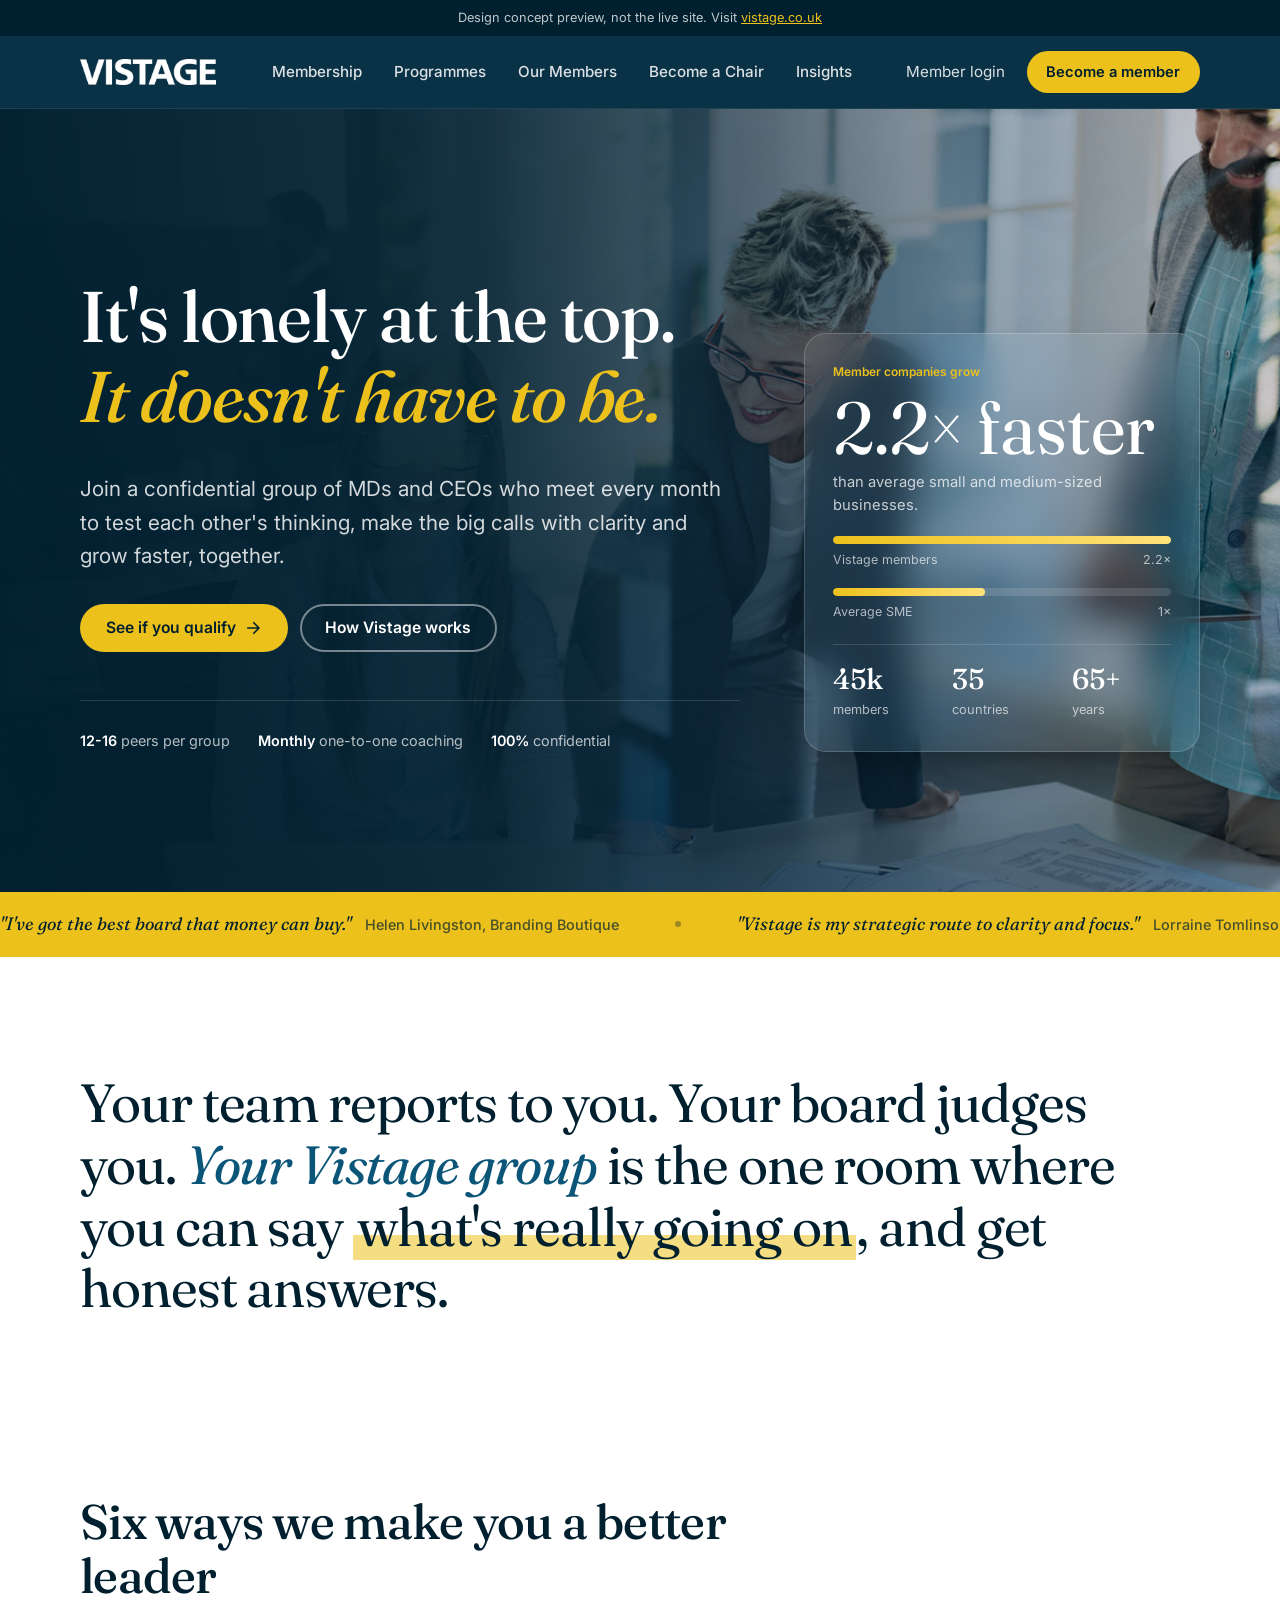
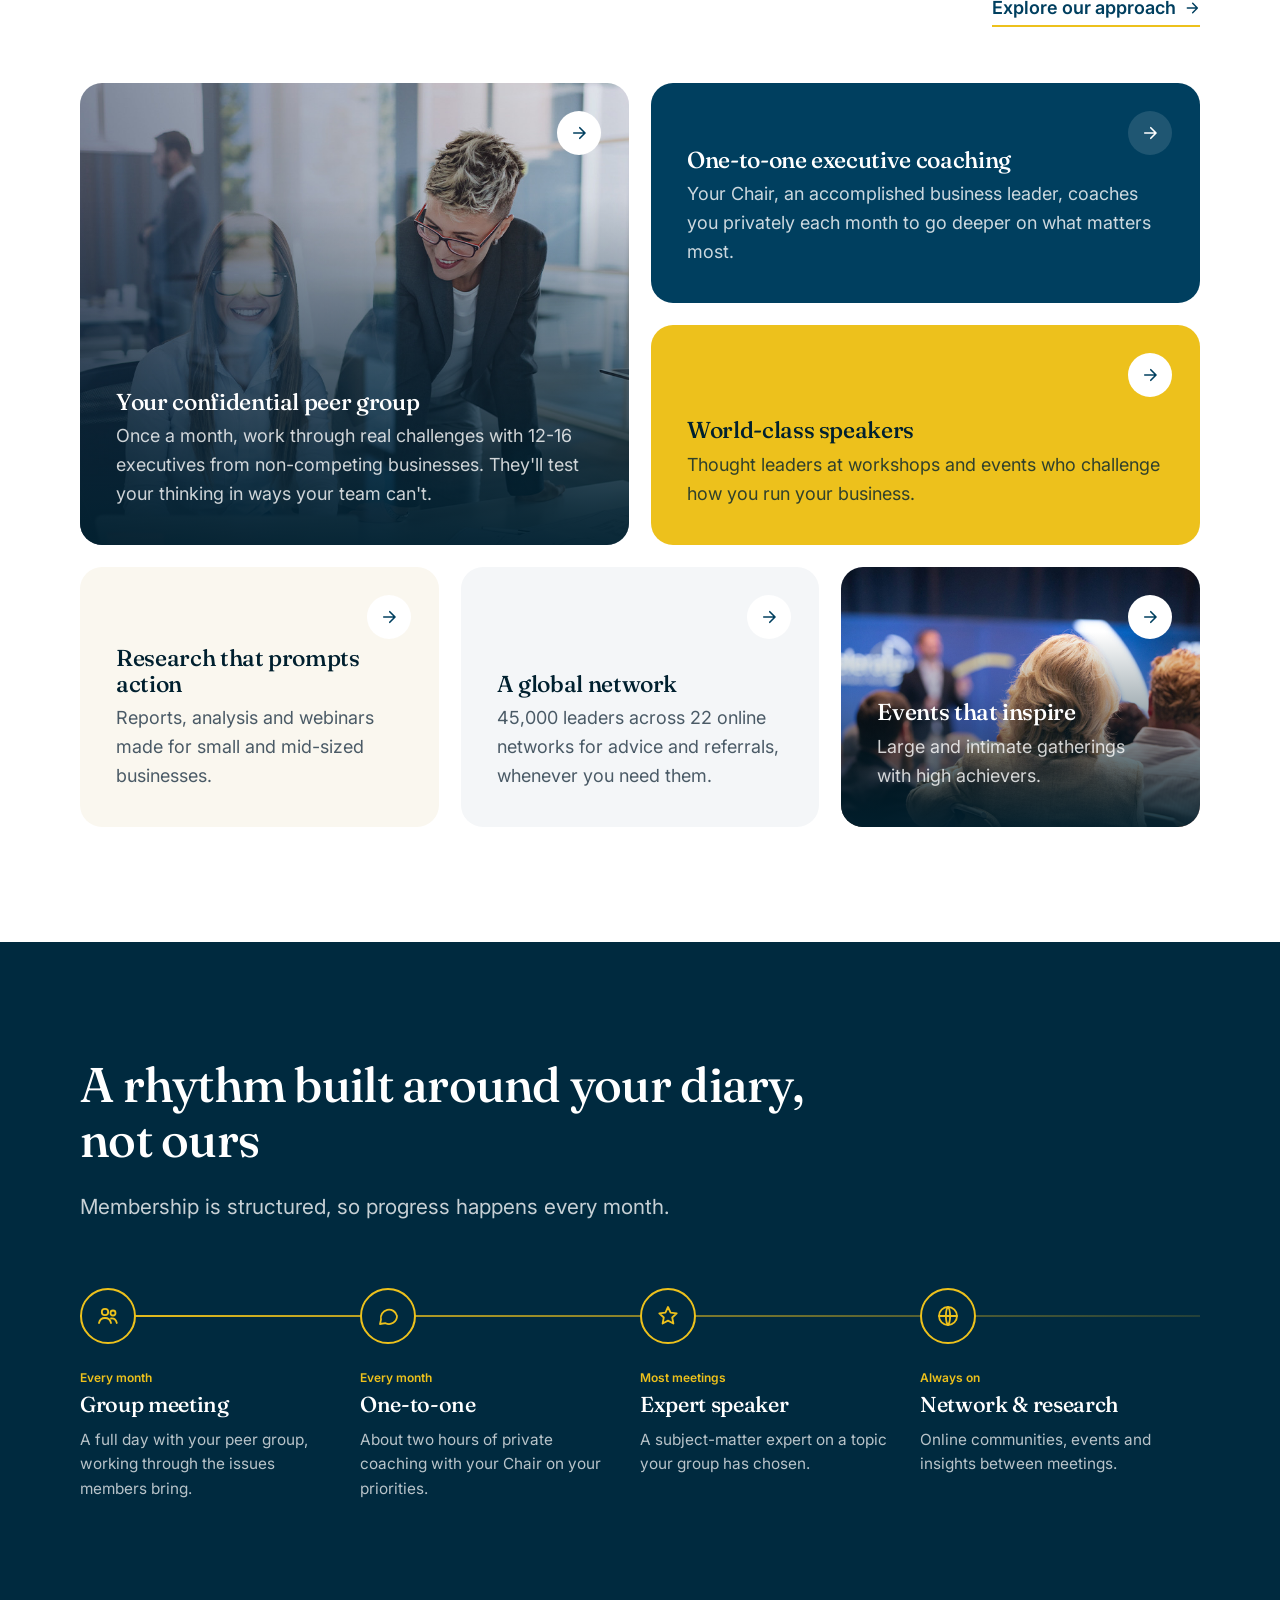
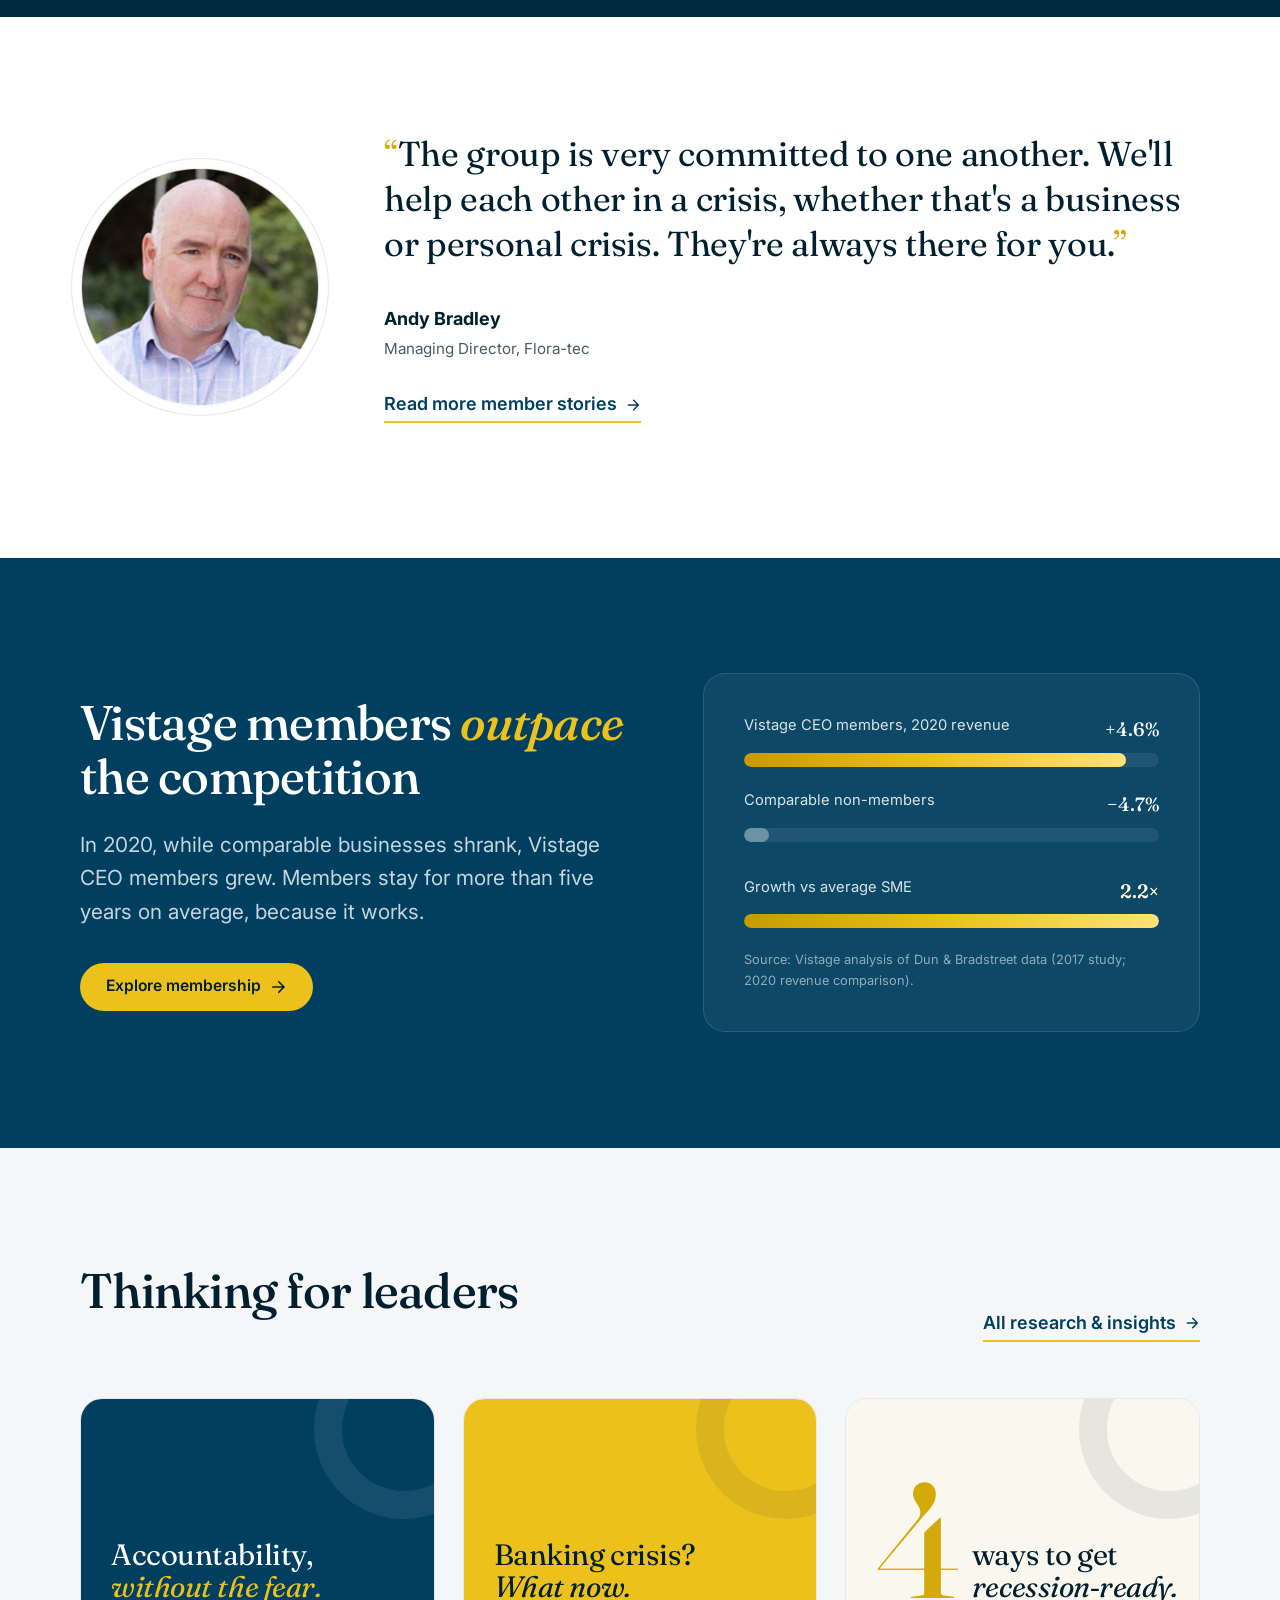
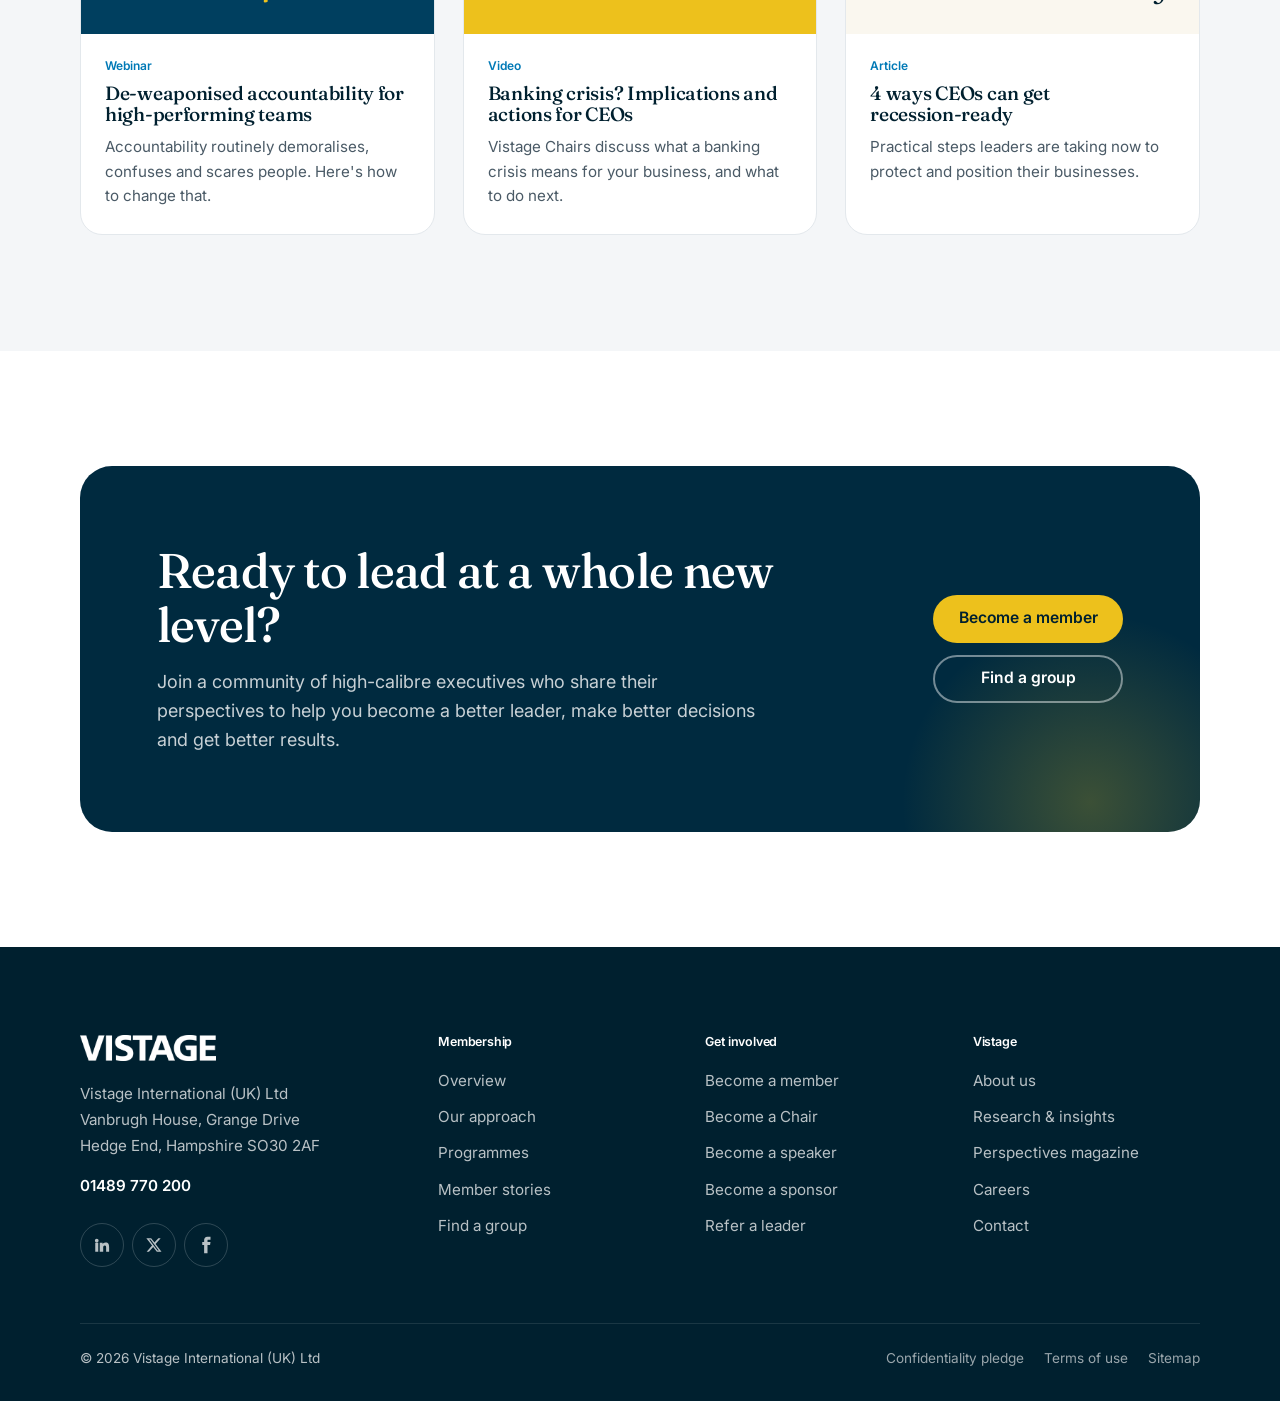
==== commit 4ef2c649: "Replace stock insight photos with typographic panels Co-Authored-By: Claude Opus 5.5 <noreply@anthro" ====
--- a/index.html
+++ b/index.html
@@ -15,8 +15,8 @@
 <link rel="preconnect" href="https://fonts.googleapis.com">
 <link rel="preconnect" href="https://fonts.gstatic.com" crossorigin>
 <link rel="stylesheet" href="https://fonts.googleapis.com/css2?family=Fraunces:ital,opsz,wght@0,9..144,400;0,9..144,500;1,9..144,400;1,9..144,500&family=Inter:wght@400;500;600&display=swap">
-<link rel="stylesheet" href="assets/styles.css?v=740a5122">
-<script defer src="assets/main.js?v=740a5122"></script>
+<link rel="stylesheet" href="assets/styles.css?v=3226caea">
+<script defer src="assets/main.js?v=3226caea"></script>
 </head>
 <body>
 <a class="skip" href="#main">Skip to content</a>
@@ -216,16 +216,16 @@
     </div>
     <div class="grid grid-3">
       <a class="insight reveal" href="https://vistage.co.uk/research-centre/business-leadership/strategic-communications/20230605-de-weaponized-accountability-high-performing-teams/">
-        <div class="insight-img"><img src="assets/img/insight-1.jpg" alt="" loading="lazy" width="400" height="268"></div>
+        <div class="insight-art art-navy" aria-hidden="true"><span>Accountability,<br><em>without the fear.</em></span></div>
         <div class="insight-body"><span class="tag">Webinar</span><h3>De-weaponised accountability for high-performing teams</h3><p>Accountability routinely demoralises, confuses and scares people. Here's how to change that.</p></div>
       </a>
       <a class="insight reveal" href="https://vistage.co.uk/research-centre/category/business-financials/">
-        <div class="insight-img"><img src="assets/img/insight-2.jpg" alt="" loading="lazy" width="400" height="268"></div>
+        <div class="insight-art art-gold" aria-hidden="true"><span>Banking crisis?<br><em>What now.</em></span></div>
         <div class="insight-body"><span class="tag">Video</span><h3>Banking crisis? Implications and actions for CEOs</h3><p>Vistage Chairs discuss what a banking crisis means for your business, and what to do next.</p></div>
       </a>
       <a class="insight reveal" href="https://vistage.co.uk/research-centre/business-financials/20230321-how-to-survive-a-recession/">
-        <div class="insight-img"><img src="assets/img/insight-3.jpg" alt="" loading="lazy" width="400" height="268"></div>
-        <div class="insight-body"><span class="tag">Article</span><h3>4 ways CEOs can get recession-ready</h3><p>Practical steps leaders are taking now to protect and position their businesses.</p></div>
+        <div class="insight-art art-cream" aria-hidden="true"><span class="big">4</span><span>ways to get<br><em>recession&#8209;ready.</em></span></div>
+        <div class="insight-body"><span class="tag">Article</span><h3>4 ways CEOs can get recession&#8209;ready</h3><p>Practical steps leaders are taking now to protect and position their businesses.</p></div>
       </a>
     </div>
   </div>
--- a/assets/styles.css
+++ b/assets/styles.css
@@ -404,3 +404,15 @@
 .proof-chart .fill.grey { background: rgba(255,255,255,.35); }
 .proof-chart small { display: block; margin-top: 22px; color: rgba(255,255,255,.55); font-size: .8rem; }
 @media (max-width: 860px) { .proof { grid-template-columns: 1fr; } }
+
+/* Typographic insight panels (no stock imagery) */
+.insight-art { aspect-ratio: 3 / 2; display: flex; align-items: flex-end; gap: 14px; padding: clamp(22px, 2.6vw, 30px); font-family: var(--serif); font-size: clamp(1.5rem, 2.3vw, 1.95rem); line-height: 1.1; letter-spacing: -.015em; position: relative; overflow: hidden; }
+.insight-art em { font-style: italic; }
+.insight-art .big { font-size: 5.5em; line-height: .78; letter-spacing: -.04em; }
+.insight-art::after { content: ""; position: absolute; right: -60px; top: -60px; width: 180px; height: 180px; border-radius: 50%; border: 28px solid currentColor; opacity: .08; transition: transform .6s ease; }
+.insight:hover .insight-art::after { transform: scale(1.15); }
+.art-navy { background: var(--navy); color: #fff; }
+.art-navy em { color: var(--gold); }
+.art-gold { background: var(--gold); color: var(--navy-900); }
+.art-cream { background: var(--cream); color: var(--navy-900); }
+.art-cream .big { color: var(--gold-600); }
